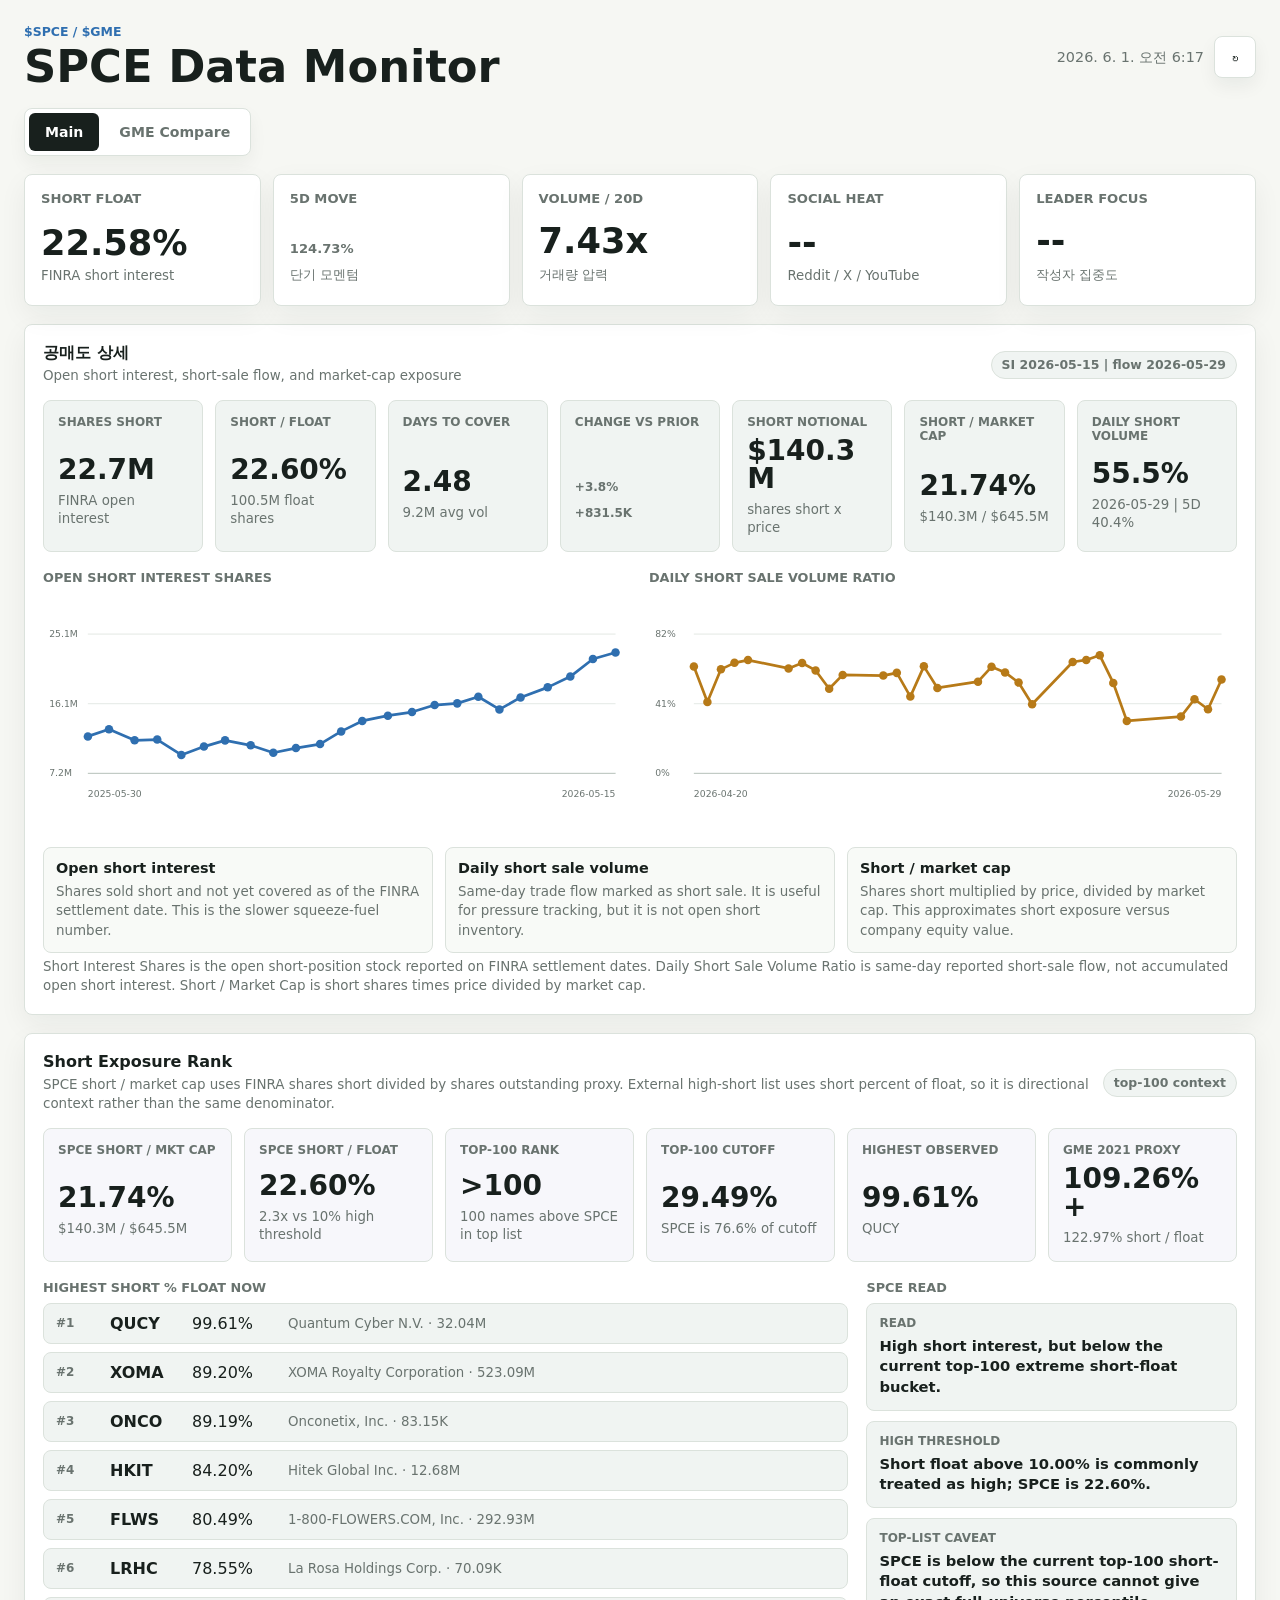
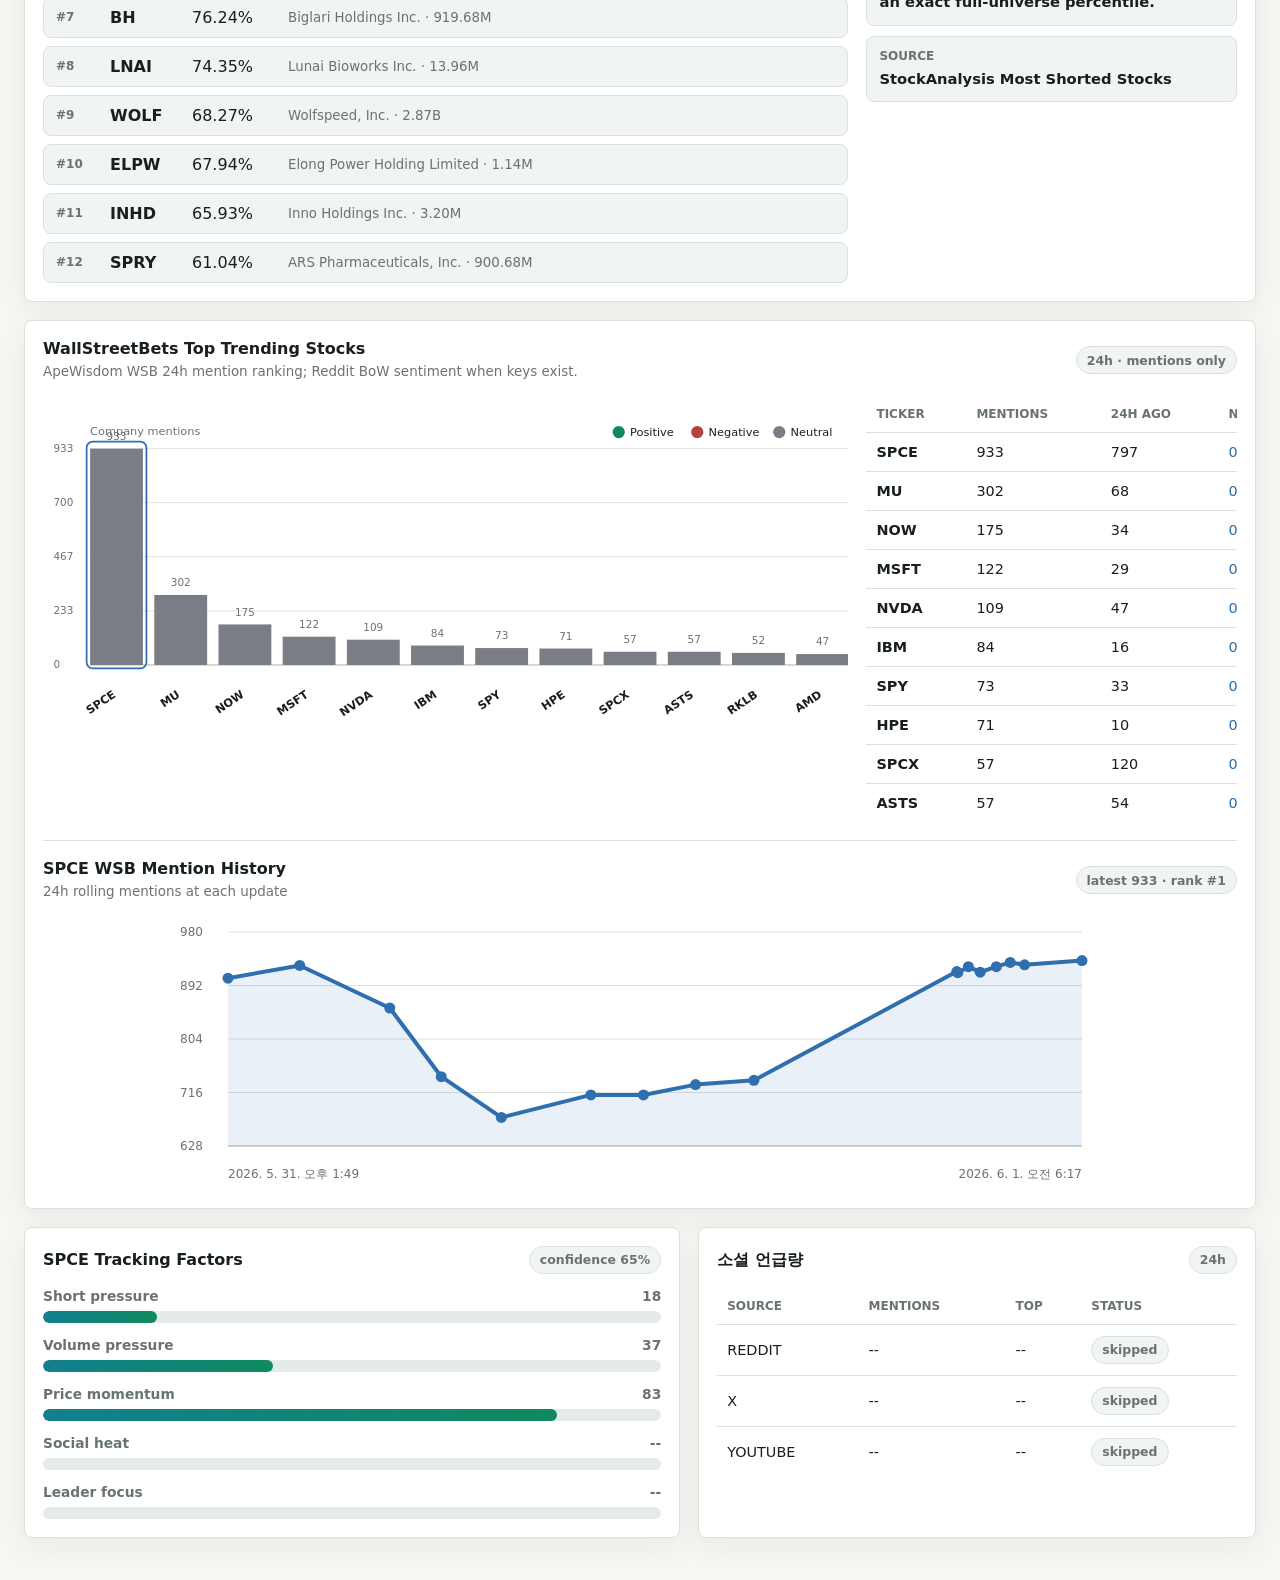
==== index.html @ 0137704a "deploy: 41aa3afaebbba91a725c0681e192b3b820cc82a6" ====
<!doctype html>
<html lang="ko">
  <head>
    <meta charset="utf-8" />
    <meta name="viewport" content="width=device-width, initial-scale=1" />
    <title>SPCE Data Monitor</title>
    <link rel="stylesheet" href="styles.css?v=20260601-tabs" />
  </head>
  <body>
    <div class="app-shell">
      <header class="topbar">
        <div>
          <p class="eyebrow">$SPCE / $GME</p>
          <h1>SPCE Data Monitor</h1>
        </div>
        <div class="topbar-actions">
          <span id="last-updated" class="timestamp">Loading</span>
          <button id="refresh-button" class="icon-button" type="button" aria-label="Refresh data" title="Refresh data">
            <span aria-hidden="true">↻</span>
          </button>
        </div>
      </header>

      <nav class="tab-nav" aria-label="Dashboard views">
        <button class="tab-button is-active" type="button" data-tab-target="main" aria-selected="true">Main</button>
        <button class="tab-button" type="button" data-tab-target="gme" aria-selected="false">GME Compare</button>
      </nav>

      <main>
        <section class="metric-grid" aria-label="SPCE key metrics" data-tab-panel="main">
          <article class="metric-card">
            <span>Short float</span>
            <strong id="metric-short">--</strong>
            <small>FINRA short interest</small>
          </article>
          <article class="metric-card">
            <span>5D move</span>
            <strong id="metric-move">--</strong>
            <small>단기 모멘텀</small>
          </article>
          <article class="metric-card">
            <span>Volume / 20D</span>
            <strong id="metric-volume">--</strong>
            <small>거래량 압력</small>
          </article>
          <article class="metric-card">
            <span>Social heat</span>
            <strong id="metric-social">--</strong>
            <small>Reddit / X / YouTube</small>
          </article>
          <article class="metric-card">
            <span>Leader focus</span>
            <strong id="metric-leader">--</strong>
            <small>작성자 집중도</small>
          </article>
        </section>

        <section class="panel short-panel" data-tab-panel="main">
          <div class="panel-heading">
            <div>
              <h2>공매도 상세</h2>
              <p class="panel-subtitle">Open short interest, short-sale flow, and market-cap exposure</p>
            </div>
            <span id="short-source-chip" class="status-chip">--</span>
          </div>
          <div id="short-metric-grid" class="short-metric-grid"></div>
          <div class="short-chart-grid">
            <div>
              <div class="chart-title">Open Short Interest Shares</div>
              <div id="short-interest-chart" class="mini-chart"></div>
            </div>
            <div>
              <div class="chart-title">Daily Short Sale Volume Ratio</div>
              <div id="short-volume-chart" class="mini-chart"></div>
            </div>
          </div>
          <div class="short-explainer-grid">
            <article>
              <strong>Open short interest</strong>
              <p>Shares sold short and not yet covered as of the FINRA settlement date. This is the slower squeeze-fuel number.</p>
            </article>
            <article>
              <strong>Daily short sale volume</strong>
              <p>Same-day trade flow marked as short sale. It is useful for pressure tracking, but it is not open short inventory.</p>
            </article>
            <article>
              <strong>Short / market cap</strong>
              <p>Shares short multiplied by price, divided by market cap. This approximates short exposure versus company equity value.</p>
            </article>
          </div>
          <p id="short-caveat" class="panel-subtitle caveat"></p>
        </section>

        <section class="panel exposure-panel" data-tab-panel="main">
          <div class="panel-heading">
            <div>
              <h2>Short Exposure Rank</h2>
              <p id="exposure-method" class="panel-subtitle">SPCE short exposure versus current high-short-interest stocks</p>
            </div>
            <span id="exposure-status" class="status-chip">--</span>
          </div>
          <div id="exposure-grid" class="exposure-grid"></div>
          <div class="exposure-layout">
            <div>
              <div class="chart-title">Highest Short % Float Now</div>
              <div id="exposure-top-list" class="rank-list"></div>
            </div>
            <div>
              <div class="chart-title">SPCE Read</div>
              <div id="exposure-notes" class="benchmark-list"></div>
            </div>
          </div>
        </section>

        <section class="panel gme-case-panel" data-tab-panel="gme">
          <div class="panel-heading">
            <div>
              <h2>GME 2021 Case Study</h2>
              <p id="gme-case-method" class="panel-subtitle">Historical baseline for the meme squeeze regime</p>
            </div>
            <span id="gme-case-chip" class="status-chip">--</span>
          </div>
          <div id="gme-case-grid" class="case-grid"></div>
          <div class="case-layout">
            <div>
              <div class="chart-title">GME Price, COVID-Low Normalized</div>
              <div id="gme-case-chart" class="case-chart"></div>
            </div>
            <div>
              <div class="chart-title">Social Attention Benchmark</div>
              <div id="gme-social-benchmark" class="benchmark-list"></div>
            </div>
          </div>
          <div class="case-layout gme-short-layout">
            <div>
              <div class="chart-title">GME FINRA Short Interest</div>
              <div id="gme-short-interest-chart" class="case-chart"></div>
            </div>
            <div>
              <div class="chart-title">GME Daily Short-Sale Flow</div>
              <div id="gme-short-flow-chart" class="case-chart"></div>
            </div>
          </div>
        </section>

        <section class="panel trend-panel" data-tab-panel="main">
          <div class="panel-heading">
            <div>
              <h2>WallStreetBets Top Trending Stocks</h2>
              <p id="wsb-method" class="panel-subtitle">r/wallstreetbets 24h mentions</p>
            </div>
            <span id="wsb-status" class="status-chip">--</span>
          </div>
          <div class="trend-layout">
            <div id="wsb-chart" class="stacked-chart"></div>
            <div class="table-wrap compact-table">
              <table>
                <thead>
                  <tr>
                    <th>Ticker</th>
                    <th>Mentions</th>
                    <th>24h Ago</th>
                    <th>Net</th>
                  </tr>
                </thead>
                <tbody id="wsb-table"></tbody>
              </table>
            </div>
          </div>
          <div class="trend-history">
            <div class="panel-heading compact-heading">
              <div>
                <h2>SPCE WSB Mention History</h2>
                <p class="panel-subtitle">24h rolling mentions at each update</p>
              </div>
              <span id="wsb-history-latest" class="status-chip">--</span>
            </div>
            <div id="wsb-history-chart" class="mention-history-chart"></div>
          </div>
        </section>

        <section class="dashboard-grid" data-tab-panel="main">
          <article class="panel">
            <div class="panel-heading">
              <h2>SPCE Tracking Factors</h2>
              <span id="confidence-chip" class="status-chip">--</span>
            </div>
            <div id="component-bars" class="bar-list"></div>
          </article>

          <article class="panel">
            <div class="panel-heading">
              <h2>소셜 언급량</h2>
              <span id="window-chip" class="status-chip">24h</span>
            </div>
            <div class="table-wrap">
              <table>
                <thead>
                  <tr>
                    <th>Source</th>
                    <th>Mentions</th>
                    <th>Top</th>
                    <th>Status</th>
                  </tr>
                </thead>
                <tbody id="social-table"></tbody>
              </table>
            </div>
          </article>
        </section>

        <section class="panel" data-tab-panel="gme">
            <div class="panel-heading">
              <h2>SPCE vs GME</h2>
              <span class="status-chip">current data</span>
            </div>
            <div class="table-wrap">
              <table>
                <thead>
                  <tr>
                    <th>Metric</th>
                    <th>SPCE</th>
                    <th>GME 2021</th>
                  </tr>
                </thead>
                <tbody id="comparison-table"></tbody>
              </table>
            </div>
        </section>

        <section class="panel" data-tab-panel="gme">
          <div class="panel-heading">
            <h2>현재 GME 상태</h2>
            <span class="status-chip">watch</span>
          </div>
          <div id="gme-strip" class="strip"></div>
        </section>
      </main>
    </div>

    <script src="app.js?v=20260601-tabs"></script>
  </body>
</html>
---- styles.css ----
:root {
  color-scheme: light;
  --bg: #f6f7f3;
  --surface: #ffffff;
  --surface-strong: #f0f4f2;
  --ink: #18201d;
  --muted: #69736f;
  --line: #dbe2dc;
  --green: #0f8a5f;
  --red: #b54242;
  --blue: #2f6fb0;
  --amber: #b77a18;
  --teal: #137f8f;
  --shadow: 0 18px 48px rgba(25, 33, 29, 0.08);
}

* {
  box-sizing: border-box;
}

body {
  margin: 0;
  min-width: 320px;
  color: var(--ink);
  background: var(--bg);
  font-family: Inter, ui-sans-serif, system-ui, -apple-system, BlinkMacSystemFont, "Segoe UI", sans-serif;
  letter-spacing: 0;
}

.app-shell {
  width: min(1440px, 100%);
  margin: 0 auto;
  padding: 24px;
}

.topbar {
  display: flex;
  align-items: center;
  justify-content: space-between;
  gap: 16px;
  margin-bottom: 18px;
}

.eyebrow {
  margin: 0 0 4px;
  color: var(--blue);
  font-size: 0.78rem;
  font-weight: 800;
  text-transform: uppercase;
}

h1,
h2,
p {
  margin: 0;
}

h1 {
  font-size: clamp(1.65rem, 4vw, 2.8rem);
  line-height: 1.05;
  font-weight: 850;
}

h2 {
  font-size: 1rem;
  line-height: 1.2;
}

.topbar-actions {
  display: flex;
  align-items: center;
  gap: 10px;
}

.timestamp {
  color: var(--muted);
  font-size: 0.9rem;
  white-space: nowrap;
}

.icon-button {
  display: grid;
  width: 42px;
  height: 42px;
  place-items: center;
  border: 1px solid var(--line);
  border-radius: 8px;
  color: var(--ink);
  background: var(--surface);
  box-shadow: 0 8px 18px rgba(25, 33, 29, 0.06);
  cursor: pointer;
}

.icon-button:hover {
  border-color: var(--blue);
  color: var(--blue);
}

.tab-nav {
  display: inline-flex;
  gap: 4px;
  margin-bottom: 18px;
  padding: 4px;
  border: 1px solid var(--line);
  border-radius: 8px;
  background: var(--surface);
  box-shadow: 0 8px 18px rgba(25, 33, 29, 0.05);
}

.tab-button {
  min-height: 38px;
  padding: 0 16px;
  border: 0;
  border-radius: 6px;
  color: var(--muted);
  background: transparent;
  font: inherit;
  font-size: 0.88rem;
  font-weight: 800;
  cursor: pointer;
}

.tab-button:hover {
  color: var(--ink);
  background: var(--surface-strong);
}

.tab-button.is-active {
  color: #fff;
  background: var(--ink);
}

[data-tab-panel][hidden] {
  display: none !important;
}

.metric-card span {
  color: var(--muted);
  font-size: 0.82rem;
  font-weight: 750;
  text-transform: uppercase;
}

.status-chip {
  display: inline-flex;
  align-items: center;
  width: fit-content;
  min-height: 28px;
  padding: 5px 10px;
  border: 1px solid var(--line);
  border-radius: 999px;
  color: var(--muted);
  background: var(--surface-strong);
  font-size: 0.78rem;
  font-weight: 750;
  white-space: nowrap;
}

.metric-grid {
  display: grid;
  grid-template-columns: repeat(5, minmax(0, 1fr));
  gap: 12px;
  margin-bottom: 18px;
}

.metric-card,
.panel {
  border: 1px solid var(--line);
  border-radius: 8px;
  background: var(--surface);
  box-shadow: 0 10px 28px rgba(25, 33, 29, 0.06);
}

.metric-card {
  display: grid;
  min-height: 132px;
  gap: 8px;
  padding: 16px;
}

.metric-card strong {
  align-self: end;
  font-size: clamp(1.45rem, 3vw, 2.2rem);
  line-height: 1;
  font-variant-numeric: tabular-nums;
  overflow-wrap: anywhere;
}

.metric-card small {
  color: var(--muted);
}

.short-panel {
  margin-bottom: 18px;
}

.short-metric-grid {
  display: grid;
  grid-template-columns: repeat(auto-fit, minmax(150px, 1fr));
  gap: 12px;
  margin-bottom: 18px;
}

.short-metric {
  display: grid;
  min-height: 118px;
  gap: 8px;
  padding: 14px;
  border: 1px solid var(--line);
  border-radius: 8px;
  background: var(--surface-strong);
}

.short-metric span {
  color: var(--muted);
  font-size: 0.75rem;
  font-weight: 800;
  text-transform: uppercase;
}

.short-metric strong {
  align-self: end;
  font-size: clamp(1.15rem, 2.2vw, 1.75rem);
  font-variant-numeric: tabular-nums;
  line-height: 1;
  overflow-wrap: anywhere;
}

.short-metric small {
  color: var(--muted);
  line-height: 1.35;
}

.short-chart-grid {
  display: grid;
  grid-template-columns: repeat(2, minmax(0, 1fr));
  gap: 18px;
}

.short-explainer-grid {
  display: grid;
  grid-template-columns: repeat(3, minmax(0, 1fr));
  gap: 12px;
  margin-top: 14px;
}

.short-explainer-grid article {
  padding: 12px;
  border: 1px solid var(--line);
  border-radius: 8px;
  background: #f8faf7;
}

.short-explainer-grid strong {
  display: block;
  margin-bottom: 6px;
  color: var(--ink);
  font-size: 0.9rem;
}

.short-explainer-grid p {
  margin: 0;
  color: var(--muted);
  font-size: 0.84rem;
  line-height: 1.45;
}

.exposure-panel {
  margin-bottom: 18px;
}

.exposure-grid {
  display: grid;
  grid-template-columns: repeat(auto-fit, minmax(155px, 1fr));
  gap: 12px;
  margin-bottom: 18px;
}

.exposure-card {
  display: grid;
  min-height: 118px;
  gap: 8px;
  padding: 14px;
  border: 1px solid var(--line);
  border-radius: 8px;
  background: #f7f7fb;
}

.exposure-card span,
.rank-row span {
  color: var(--muted);
  font-size: 0.75rem;
  font-weight: 800;
  text-transform: uppercase;
}

.exposure-card strong {
  align-self: end;
  font-size: clamp(1.15rem, 2.2vw, 1.75rem);
  font-variant-numeric: tabular-nums;
  line-height: 1;
  overflow-wrap: anywhere;
}

.exposure-card small {
  color: var(--muted);
  line-height: 1.35;
}

.exposure-layout {
  display: grid;
  grid-template-columns: minmax(0, 1fr) minmax(320px, 0.46fr);
  gap: 18px;
}

.rank-list {
  display: grid;
  gap: 8px;
}

.rank-row {
  display: grid;
  grid-template-columns: 44px 72px 86px minmax(0, 1fr);
  gap: 10px;
  align-items: center;
  padding: 10px 12px;
  border: 1px solid var(--line);
  border-radius: 8px;
  background: var(--surface-strong);
}

.rank-row strong,
.rank-row em {
  color: var(--ink);
  font-style: normal;
  font-variant-numeric: tabular-nums;
}

.rank-row small {
  min-width: 0;
  color: var(--muted);
  overflow: hidden;
  text-overflow: ellipsis;
  white-space: nowrap;
}

.chart-title {
  margin-bottom: 8px;
  color: var(--muted);
  font-size: 0.8rem;
  font-weight: 800;
  text-transform: uppercase;
}

.mini-chart {
  min-height: 240px;
  overflow-x: auto;
}

.mini-chart svg {
  display: block;
  width: 100%;
  min-width: 560px;
  height: 240px;
}

.caveat {
  margin-top: 12px;
}

.gme-case-panel {
  margin-bottom: 18px;
}

.case-grid {
  display: grid;
  grid-template-columns: repeat(auto-fit, minmax(150px, 1fr));
  gap: 12px;
  margin-bottom: 18px;
}

.case-card {
  display: grid;
  min-height: 112px;
  gap: 8px;
  padding: 14px;
  border: 1px solid var(--line);
  border-radius: 8px;
  background: #fbf7f4;
}

.case-card span,
.benchmark-row span {
  color: var(--muted);
  font-size: 0.75rem;
  font-weight: 800;
  text-transform: uppercase;
}

.case-card strong {
  align-self: end;
  font-size: clamp(1.12rem, 2.2vw, 1.7rem);
  font-variant-numeric: tabular-nums;
  line-height: 1;
  overflow-wrap: anywhere;
}

.case-card small {
  color: var(--muted);
  line-height: 1.35;
}

.case-layout {
  display: grid;
  grid-template-columns: minmax(0, 1fr) minmax(320px, 0.42fr);
  gap: 18px;
}

.gme-short-layout {
  grid-template-columns: repeat(2, minmax(0, 1fr));
  margin-top: 18px;
}

.case-chart {
  min-height: 300px;
  overflow-x: auto;
}

.case-chart svg {
  display: block;
  width: 100%;
  min-width: 760px;
  height: 300px;
}

.chart-hit-target {
  cursor: crosshair;
}

.benchmark-list {
  display: grid;
  gap: 10px;
}

.benchmark-row {
  display: grid;
  gap: 6px;
  padding: 12px;
  border: 1px solid var(--line);
  border-radius: 8px;
  background: var(--surface-strong);
}

.benchmark-row strong {
  font-size: 0.92rem;
  font-weight: 650;
  line-height: 1.4;
}

.dashboard-grid {
  display: grid;
  grid-template-columns: minmax(0, 1fr) minmax(360px, 0.85fr);
  gap: 18px;
  margin-bottom: 18px;
}

.panel {
  min-width: 0;
  padding: 18px;
}

.panel.wide {
  min-height: 360px;
}

.panel-heading {
  display: flex;
  align-items: center;
  justify-content: space-between;
  gap: 12px;
  margin-bottom: 14px;
}

.panel-subtitle {
  margin-top: 5px;
  color: var(--muted);
  font-size: 0.84rem;
  line-height: 1.4;
}

.trend-panel {
  margin-bottom: 18px;
}

.trend-layout {
  display: grid;
  grid-template-columns: minmax(0, 1fr) minmax(340px, 0.46fr);
  gap: 18px;
  align-items: stretch;
}

.stacked-chart {
  min-height: 360px;
  overflow-x: auto;
}

.stacked-chart svg {
  display: block;
  width: 100%;
  min-width: 820px;
  height: 360px;
}

.compact-table table {
  min-width: 420px;
}

.trend-history {
  margin-top: 18px;
  padding-top: 18px;
  border-top: 1px solid var(--line);
}

.compact-heading {
  margin-bottom: 8px;
}

.mention-history-chart {
  width: 100%;
  min-height: 280px;
  overflow-x: auto;
}

.mention-history-chart svg {
  display: block;
  width: 100%;
  min-width: 720px;
  height: 280px;
}

.empty-state {
  display: grid;
  min-height: 220px;
  place-items: center;
  color: var(--muted);
  border: 1px dashed var(--line);
  border-radius: 8px;
  background: var(--surface-strong);
}

.bar-list {
  display: grid;
  gap: 14px;
}

.bar-row {
  display: grid;
  gap: 7px;
}

.bar-meta {
  display: flex;
  align-items: center;
  justify-content: space-between;
  gap: 10px;
  color: var(--muted);
  font-size: 0.86rem;
  font-weight: 700;
}

.bar-track {
  height: 12px;
  overflow: hidden;
  border-radius: 999px;
  background: #e5ece7;
}

.bar-fill {
  width: 0%;
  height: 100%;
  border-radius: inherit;
  background: linear-gradient(90deg, var(--teal), var(--green));
  transition: width 240ms ease;
}

.table-wrap {
  width: 100%;
  overflow-x: auto;
}

table {
  width: 100%;
  min-width: 520px;
  border-collapse: collapse;
  font-size: 0.9rem;
}

th,
td {
  padding: 11px 10px;
  border-bottom: 1px solid var(--line);
  text-align: left;
  vertical-align: middle;
}

th {
  color: var(--muted);
  font-size: 0.75rem;
  text-transform: uppercase;
}

td {
  font-variant-numeric: tabular-nums;
}

tr:last-child td {
  border-bottom: 0;
}

.chart {
  width: 100%;
  min-height: 290px;
}

.chart svg {
  display: block;
  width: 100%;
  height: 290px;
}

.strip {
  display: grid;
  grid-template-columns: repeat(5, minmax(0, 1fr));
  gap: 12px;
}

.strip-item {
  min-height: 92px;
  padding: 14px;
  border: 1px solid var(--line);
  border-radius: 8px;
  background: var(--surface-strong);
}

.strip-item span {
  display: block;
  color: var(--muted);
  font-size: 0.78rem;
  font-weight: 800;
  text-transform: uppercase;
}

.strip-item strong {
  display: block;
  margin-top: 10px;
  font-size: 1.35rem;
  font-variant-numeric: tabular-nums;
  overflow-wrap: anywhere;
}

.positive {
  color: var(--green);
}

.negative {
  color: var(--red);
}

.neutral {
  color: var(--blue);
}

.warning {
  color: var(--amber);
}

@media (max-width: 980px) {
  .dashboard-grid,
  .trend-layout,
  .short-chart-grid,
  .short-explainer-grid,
  .exposure-layout,
  .case-layout {
    grid-template-columns: 1fr;
  }

  .metric-grid,
  .strip,
  .short-metric-grid,
  .exposure-grid,
  .case-grid {
    grid-template-columns: repeat(2, minmax(0, 1fr));
  }
}

@media (max-width: 620px) {
  .app-shell {
    padding: 16px;
  }

  .topbar {
    align-items: flex-start;
    flex-direction: column;
  }

  .topbar-actions {
    width: 100%;
    justify-content: space-between;
  }

  .tab-nav {
    display: grid;
    grid-template-columns: repeat(2, minmax(0, 1fr));
    width: 100%;
  }

  .tab-button {
    padding: 0 10px;
  }

  .panel-heading {
    align-items: flex-start;
    flex-direction: column;
  }

  .metric-grid,
  .strip,
  .short-metric-grid,
  .exposure-grid,
  .case-grid {
    grid-template-columns: 1fr;
  }

  .rank-row {
    grid-template-columns: 38px 62px 78px minmax(0, 1fr);
  }

  .timestamp {
    white-space: normal;
  }
}
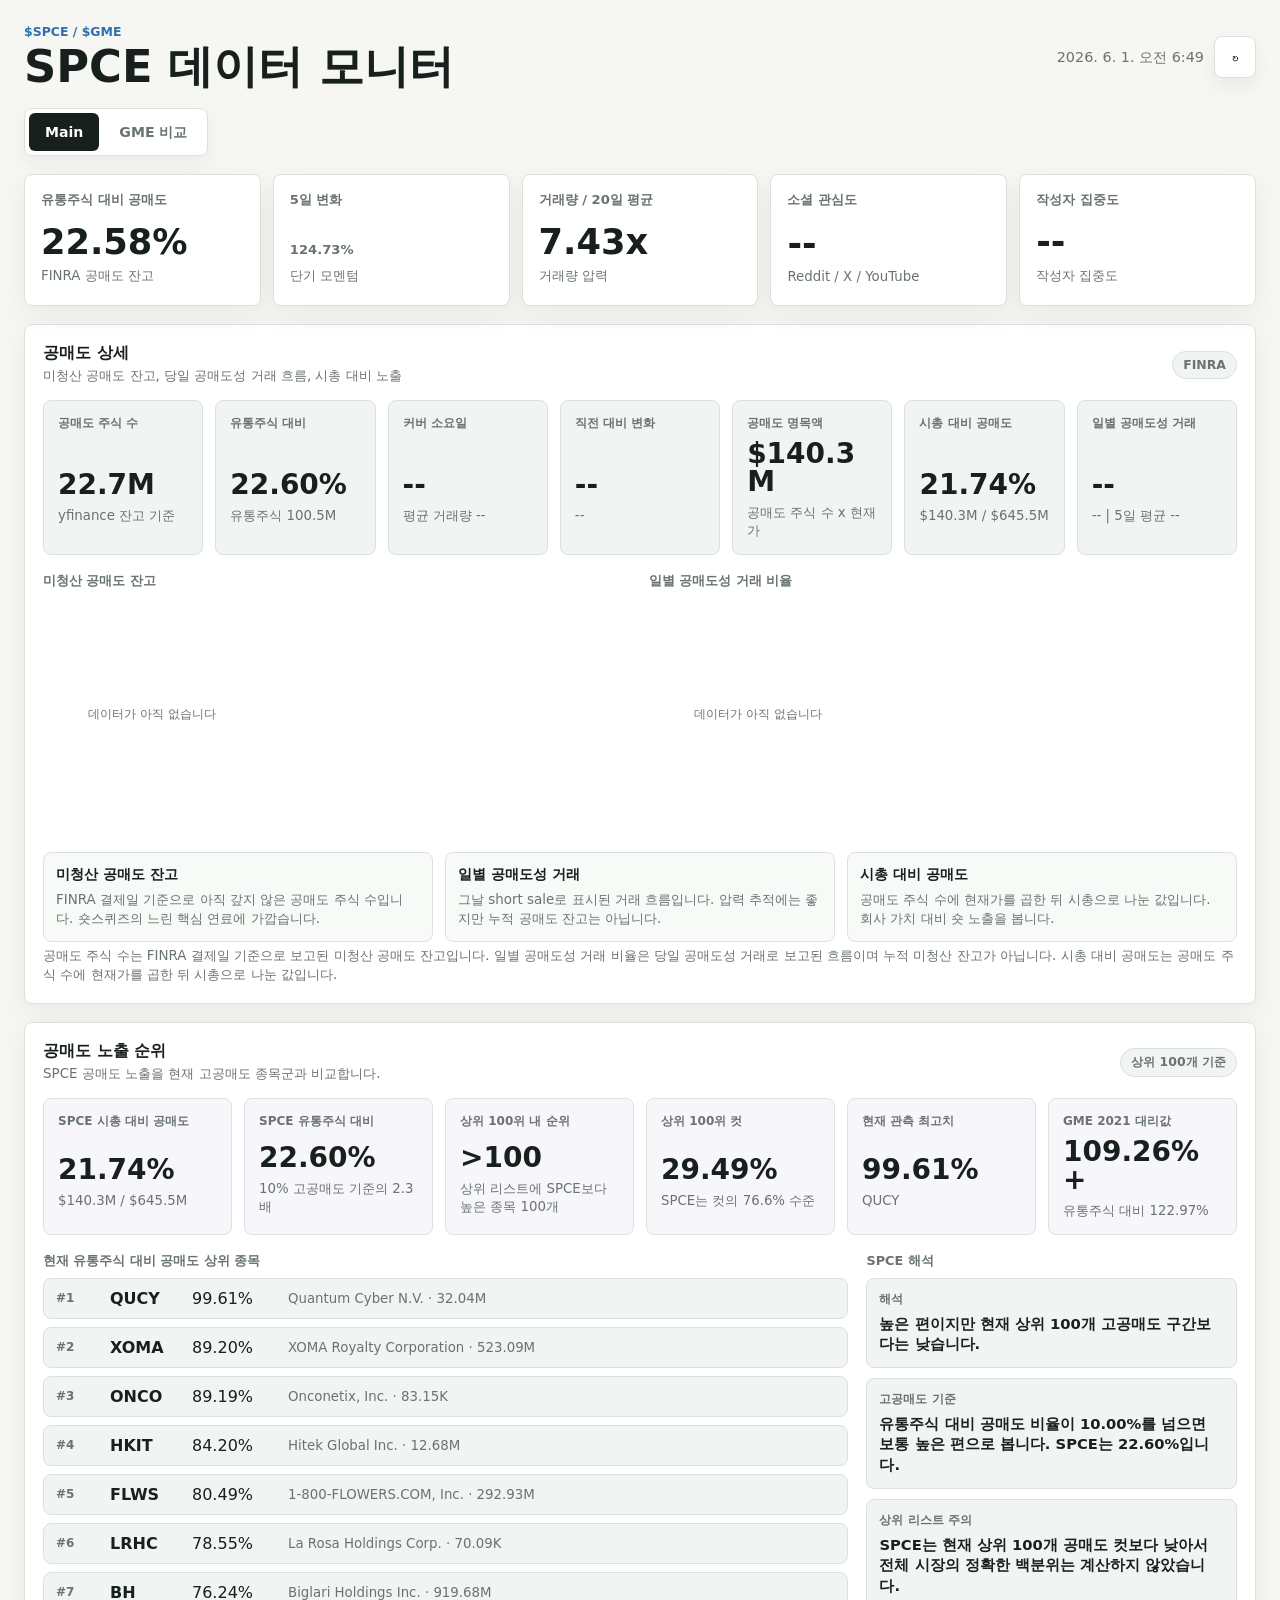
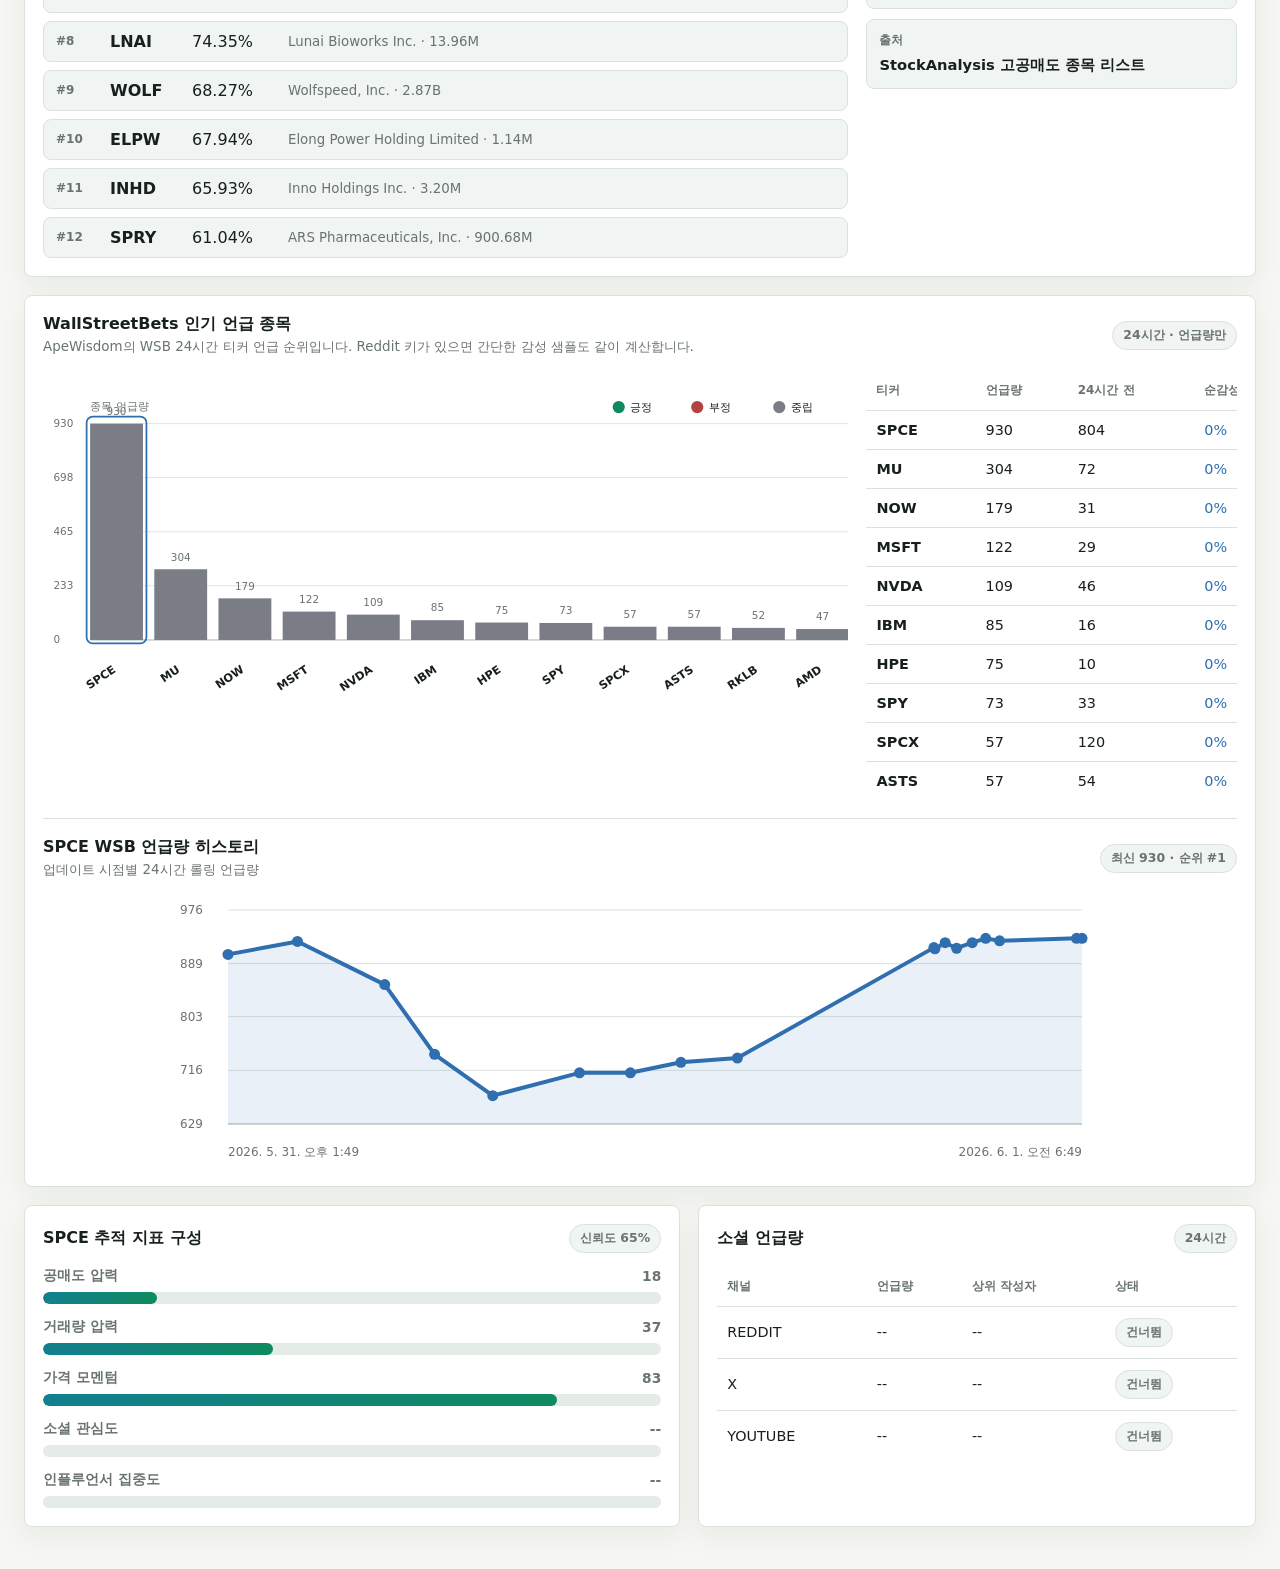
==== commit a19e2200: "deploy: 5da25573db619b480801ca20b8838ef220d127c7" ====
--- a/index.html
+++ b/index.html
@@ -3,53 +3,53 @@
   <head>
     <meta charset="utf-8" />
     <meta name="viewport" content="width=device-width, initial-scale=1" />
-    <title>SPCE Data Monitor</title>
-    <link rel="stylesheet" href="styles.css?v=20260601-tabs" />
+    <title>SPCE 데이터 모니터</title>
+    <link rel="stylesheet" href="styles.css?v=20260601-tooltips-ko2" />
   </head>
   <body>
     <div class="app-shell">
       <header class="topbar">
         <div>
           <p class="eyebrow">$SPCE / $GME</p>
-          <h1>SPCE Data Monitor</h1>
+          <h1>SPCE 데이터 모니터</h1>
         </div>
         <div class="topbar-actions">
-          <span id="last-updated" class="timestamp">Loading</span>
-          <button id="refresh-button" class="icon-button" type="button" aria-label="Refresh data" title="Refresh data">
+          <span id="last-updated" class="timestamp">불러오는 중</span>
+          <button id="refresh-button" class="icon-button" type="button" aria-label="데이터 새로고침" title="데이터 새로고침">
             <span aria-hidden="true">↻</span>
           </button>
         </div>
       </header>
 
-      <nav class="tab-nav" aria-label="Dashboard views">
+      <nav class="tab-nav" aria-label="대시보드 보기">
         <button class="tab-button is-active" type="button" data-tab-target="main" aria-selected="true">Main</button>
-        <button class="tab-button" type="button" data-tab-target="gme" aria-selected="false">GME Compare</button>
+        <button class="tab-button" type="button" data-tab-target="gme" aria-selected="false">GME 비교</button>
       </nav>
 
       <main>
-        <section class="metric-grid" aria-label="SPCE key metrics" data-tab-panel="main">
-          <article class="metric-card">
-            <span>Short float</span>
+        <section class="metric-grid" aria-label="SPCE 핵심 지표" data-tab-panel="main">
+          <article class="metric-card">
+            <span>유통주식 대비 공매도</span>
             <strong id="metric-short">--</strong>
-            <small>FINRA short interest</small>
-          </article>
-          <article class="metric-card">
-            <span>5D move</span>
+            <small>FINRA 공매도 잔고</small>
+          </article>
+          <article class="metric-card">
+            <span>5일 변화</span>
             <strong id="metric-move">--</strong>
             <small>단기 모멘텀</small>
           </article>
           <article class="metric-card">
-            <span>Volume / 20D</span>
+            <span>거래량 / 20일 평균</span>
             <strong id="metric-volume">--</strong>
             <small>거래량 압력</small>
           </article>
           <article class="metric-card">
-            <span>Social heat</span>
+            <span>소셜 관심도</span>
             <strong id="metric-social">--</strong>
             <small>Reddit / X / YouTube</small>
           </article>
           <article class="metric-card">
-            <span>Leader focus</span>
+            <span>작성자 집중도</span>
             <strong id="metric-leader">--</strong>
             <small>작성자 집중도</small>
           </article>
@@ -59,33 +59,33 @@
           <div class="panel-heading">
             <div>
               <h2>공매도 상세</h2>
-              <p class="panel-subtitle">Open short interest, short-sale flow, and market-cap exposure</p>
+              <p class="panel-subtitle">미청산 공매도 잔고, 당일 공매도성 거래 흐름, 시총 대비 노출</p>
             </div>
             <span id="short-source-chip" class="status-chip">--</span>
           </div>
           <div id="short-metric-grid" class="short-metric-grid"></div>
           <div class="short-chart-grid">
             <div>
-              <div class="chart-title">Open Short Interest Shares</div>
+              <div class="chart-title">미청산 공매도 잔고</div>
               <div id="short-interest-chart" class="mini-chart"></div>
             </div>
             <div>
-              <div class="chart-title">Daily Short Sale Volume Ratio</div>
+              <div class="chart-title">일별 공매도성 거래 비율</div>
               <div id="short-volume-chart" class="mini-chart"></div>
             </div>
           </div>
           <div class="short-explainer-grid">
             <article>
-              <strong>Open short interest</strong>
-              <p>Shares sold short and not yet covered as of the FINRA settlement date. This is the slower squeeze-fuel number.</p>
+              <strong>미청산 공매도 잔고</strong>
+              <p>FINRA 결제일 기준으로 아직 갚지 않은 공매도 주식 수입니다. 숏스퀴즈의 느린 핵심 연료에 가깝습니다.</p>
             </article>
             <article>
-              <strong>Daily short sale volume</strong>
-              <p>Same-day trade flow marked as short sale. It is useful for pressure tracking, but it is not open short inventory.</p>
+              <strong>일별 공매도성 거래</strong>
+              <p>그날 short sale로 표시된 거래 흐름입니다. 압력 추적에는 좋지만 누적 공매도 잔고는 아닙니다.</p>
             </article>
             <article>
-              <strong>Short / market cap</strong>
-              <p>Shares short multiplied by price, divided by market cap. This approximates short exposure versus company equity value.</p>
+              <strong>시총 대비 공매도</strong>
+              <p>공매도 주식 수에 현재가를 곱한 뒤 시총으로 나눈 값입니다. 회사 가치 대비 숏 노출을 봅니다.</p>
             </article>
           </div>
           <p id="short-caveat" class="panel-subtitle caveat"></p>
@@ -94,19 +94,19 @@
         <section class="panel exposure-panel" data-tab-panel="main">
           <div class="panel-heading">
             <div>
-              <h2>Short Exposure Rank</h2>
-              <p id="exposure-method" class="panel-subtitle">SPCE short exposure versus current high-short-interest stocks</p>
+              <h2>공매도 노출 순위</h2>
+              <p id="exposure-method" class="panel-subtitle">SPCE 공매도 노출을 현재 고공매도 종목군과 비교</p>
             </div>
             <span id="exposure-status" class="status-chip">--</span>
           </div>
           <div id="exposure-grid" class="exposure-grid"></div>
           <div class="exposure-layout">
             <div>
-              <div class="chart-title">Highest Short % Float Now</div>
+              <div class="chart-title">현재 유통주식 대비 공매도 상위 종목</div>
               <div id="exposure-top-list" class="rank-list"></div>
             </div>
             <div>
-              <div class="chart-title">SPCE Read</div>
+              <div class="chart-title">SPCE 해석</div>
               <div id="exposure-notes" class="benchmark-list"></div>
             </div>
           </div>
@@ -115,29 +115,29 @@
         <section class="panel gme-case-panel" data-tab-panel="gme">
           <div class="panel-heading">
             <div>
-              <h2>GME 2021 Case Study</h2>
-              <p id="gme-case-method" class="panel-subtitle">Historical baseline for the meme squeeze regime</p>
+              <h2>GME 2021 케이스 스터디</h2>
+              <p id="gme-case-method" class="panel-subtitle">밈 숏스퀴즈 국면의 과거 기준선</p>
             </div>
             <span id="gme-case-chip" class="status-chip">--</span>
           </div>
           <div id="gme-case-grid" class="case-grid"></div>
           <div class="case-layout">
             <div>
-              <div class="chart-title">GME Price, COVID-Low Normalized</div>
+              <div class="chart-title">GME 가격, 2021년 1월 저점 기준</div>
               <div id="gme-case-chart" class="case-chart"></div>
             </div>
             <div>
-              <div class="chart-title">Social Attention Benchmark</div>
+              <div class="chart-title">소셜 관심도 벤치마크</div>
               <div id="gme-social-benchmark" class="benchmark-list"></div>
             </div>
           </div>
           <div class="case-layout gme-short-layout">
             <div>
-              <div class="chart-title">GME FINRA Short Interest</div>
+              <div class="chart-title">GME FINRA 공매도 잔고</div>
               <div id="gme-short-interest-chart" class="case-chart"></div>
             </div>
             <div>
-              <div class="chart-title">GME Daily Short-Sale Flow</div>
+              <div class="chart-title">GME 일별 공매도성 거래 흐름</div>
               <div id="gme-short-flow-chart" class="case-chart"></div>
             </div>
           </div>
@@ -146,8 +146,8 @@
         <section class="panel trend-panel" data-tab-panel="main">
           <div class="panel-heading">
             <div>
-              <h2>WallStreetBets Top Trending Stocks</h2>
-              <p id="wsb-method" class="panel-subtitle">r/wallstreetbets 24h mentions</p>
+              <h2>WallStreetBets 인기 언급 종목</h2>
+              <p id="wsb-method" class="panel-subtitle">r/wallstreetbets 24시간 티커 언급량</p>
             </div>
             <span id="wsb-status" class="status-chip">--</span>
           </div>
@@ -157,10 +157,10 @@
               <table>
                 <thead>
                   <tr>
-                    <th>Ticker</th>
-                    <th>Mentions</th>
-                    <th>24h Ago</th>
-                    <th>Net</th>
+                    <th>티커</th>
+                    <th>언급량</th>
+                    <th>24시간 전</th>
+                    <th>순감성</th>
                   </tr>
                 </thead>
                 <tbody id="wsb-table"></tbody>
@@ -170,8 +170,8 @@
           <div class="trend-history">
             <div class="panel-heading compact-heading">
               <div>
-                <h2>SPCE WSB Mention History</h2>
-                <p class="panel-subtitle">24h rolling mentions at each update</p>
+                <h2>SPCE WSB 언급량 히스토리</h2>
+                <p class="panel-subtitle">업데이트 시점별 24시간 롤링 언급량</p>
               </div>
               <span id="wsb-history-latest" class="status-chip">--</span>
             </div>
@@ -182,7 +182,7 @@
         <section class="dashboard-grid" data-tab-panel="main">
           <article class="panel">
             <div class="panel-heading">
-              <h2>SPCE Tracking Factors</h2>
+              <h2>SPCE 추적 지표 구성</h2>
               <span id="confidence-chip" class="status-chip">--</span>
             </div>
             <div id="component-bars" class="bar-list"></div>
@@ -197,10 +197,10 @@
               <table>
                 <thead>
                   <tr>
-                    <th>Source</th>
-                    <th>Mentions</th>
-                    <th>Top</th>
-                    <th>Status</th>
+                    <th>채널</th>
+                    <th>언급량</th>
+                    <th>상위 작성자</th>
+                    <th>상태</th>
                   </tr>
                 </thead>
                 <tbody id="social-table"></tbody>
@@ -212,13 +212,13 @@
         <section class="panel" data-tab-panel="gme">
             <div class="panel-heading">
               <h2>SPCE vs GME</h2>
-              <span class="status-chip">current data</span>
+              <span class="status-chip">현재 데이터</span>
             </div>
             <div class="table-wrap">
               <table>
                 <thead>
                   <tr>
-                    <th>Metric</th>
+                    <th>지표</th>
                     <th>SPCE</th>
                     <th>GME 2021</th>
                   </tr>
@@ -231,13 +231,14 @@
         <section class="panel" data-tab-panel="gme">
           <div class="panel-heading">
             <h2>현재 GME 상태</h2>
-            <span class="status-chip">watch</span>
+            <span class="status-chip">관찰</span>
           </div>
           <div id="gme-strip" class="strip"></div>
         </section>
       </main>
     </div>
 
-    <script src="app.js?v=20260601-tabs"></script>
+    <div id="chart-tooltip" class="chart-tooltip" hidden></div>
+    <script src="app.js?v=20260601-tooltips-ko2"></script>
   </body>
 </html>
--- a/styles.css
+++ b/styles.css
@@ -437,6 +437,23 @@
   cursor: crosshair;
 }
 
+.chart-tooltip {
+  position: fixed;
+  z-index: 50;
+  max-width: min(320px, calc(100vw - 24px));
+  padding: 9px 11px;
+  border: 1px solid rgba(24, 32, 29, 0.12);
+  border-radius: 8px;
+  color: #fff;
+  background: rgba(24, 32, 29, 0.94);
+  box-shadow: 0 12px 30px rgba(25, 33, 29, 0.18);
+  font-size: 0.82rem;
+  font-weight: 700;
+  line-height: 1.45;
+  pointer-events: none;
+  white-space: pre-line;
+}
+
 .benchmark-list {
   display: grid;
   gap: 10px;
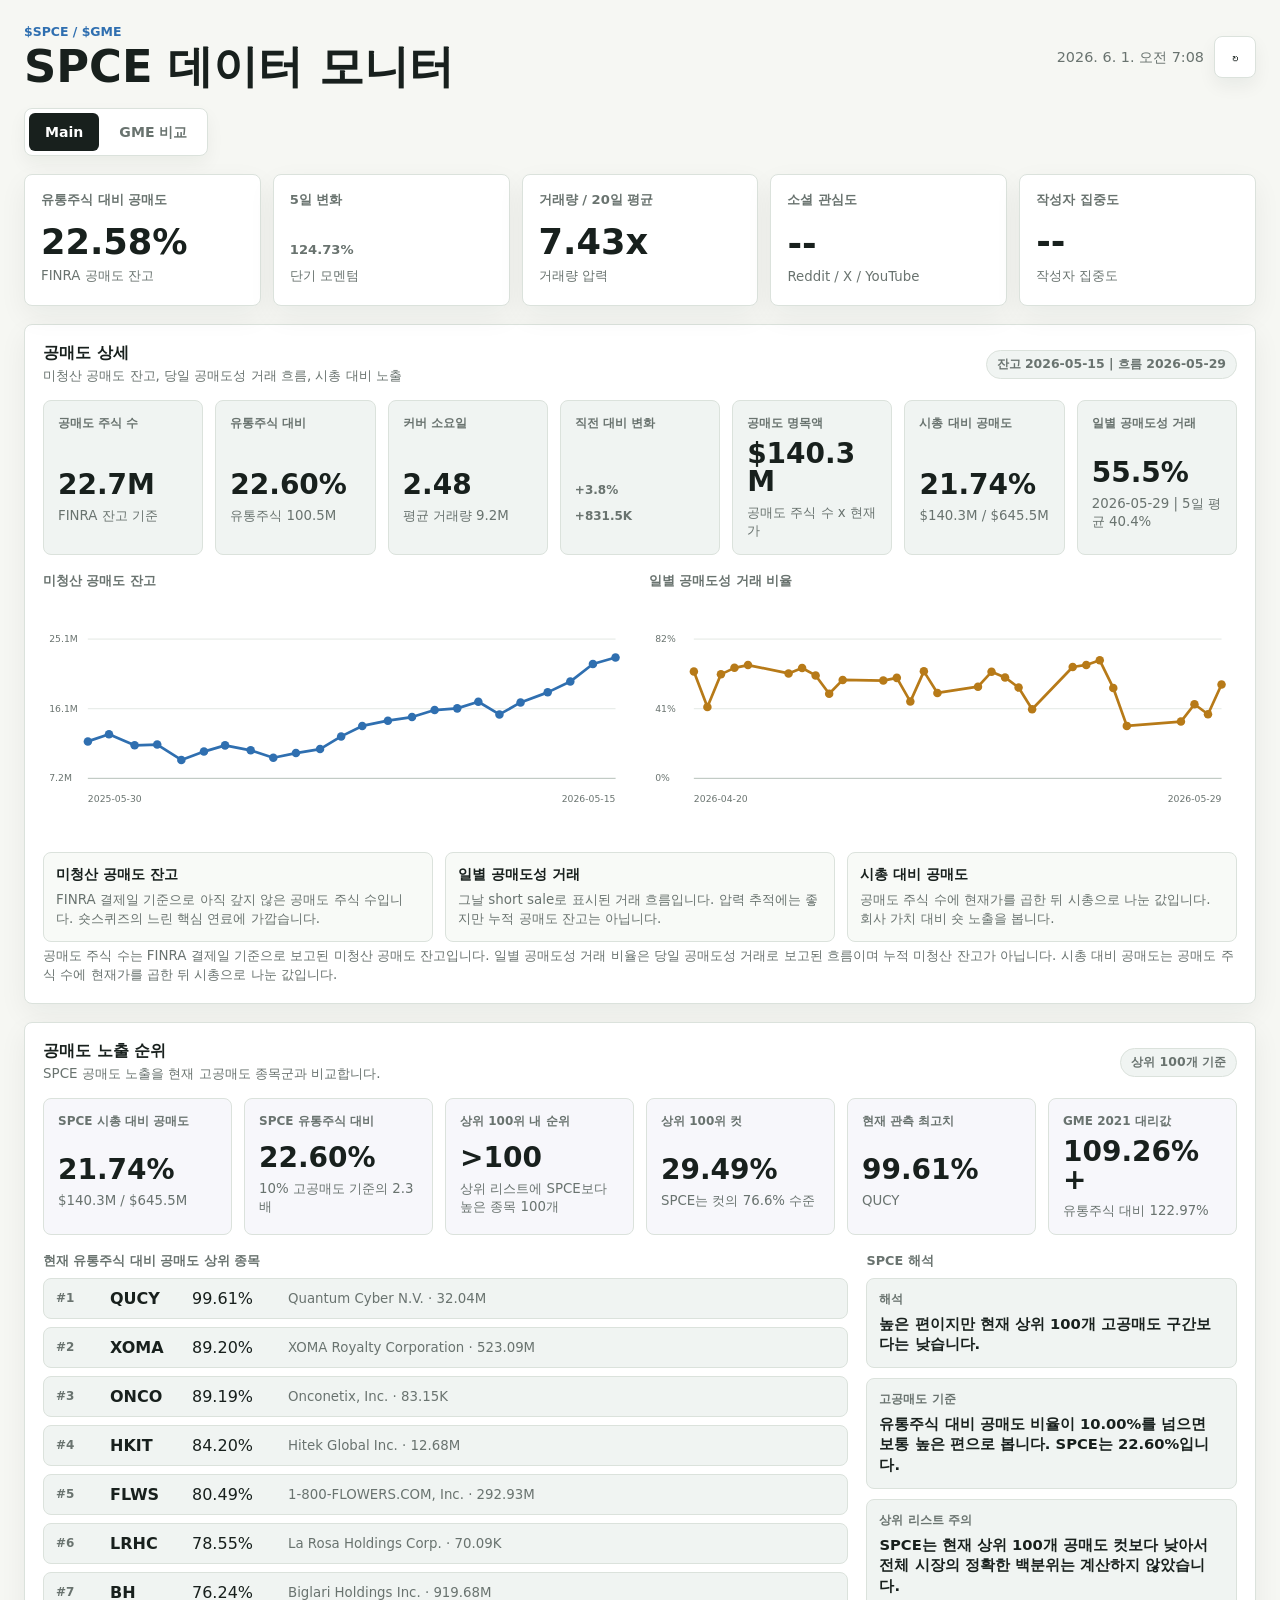
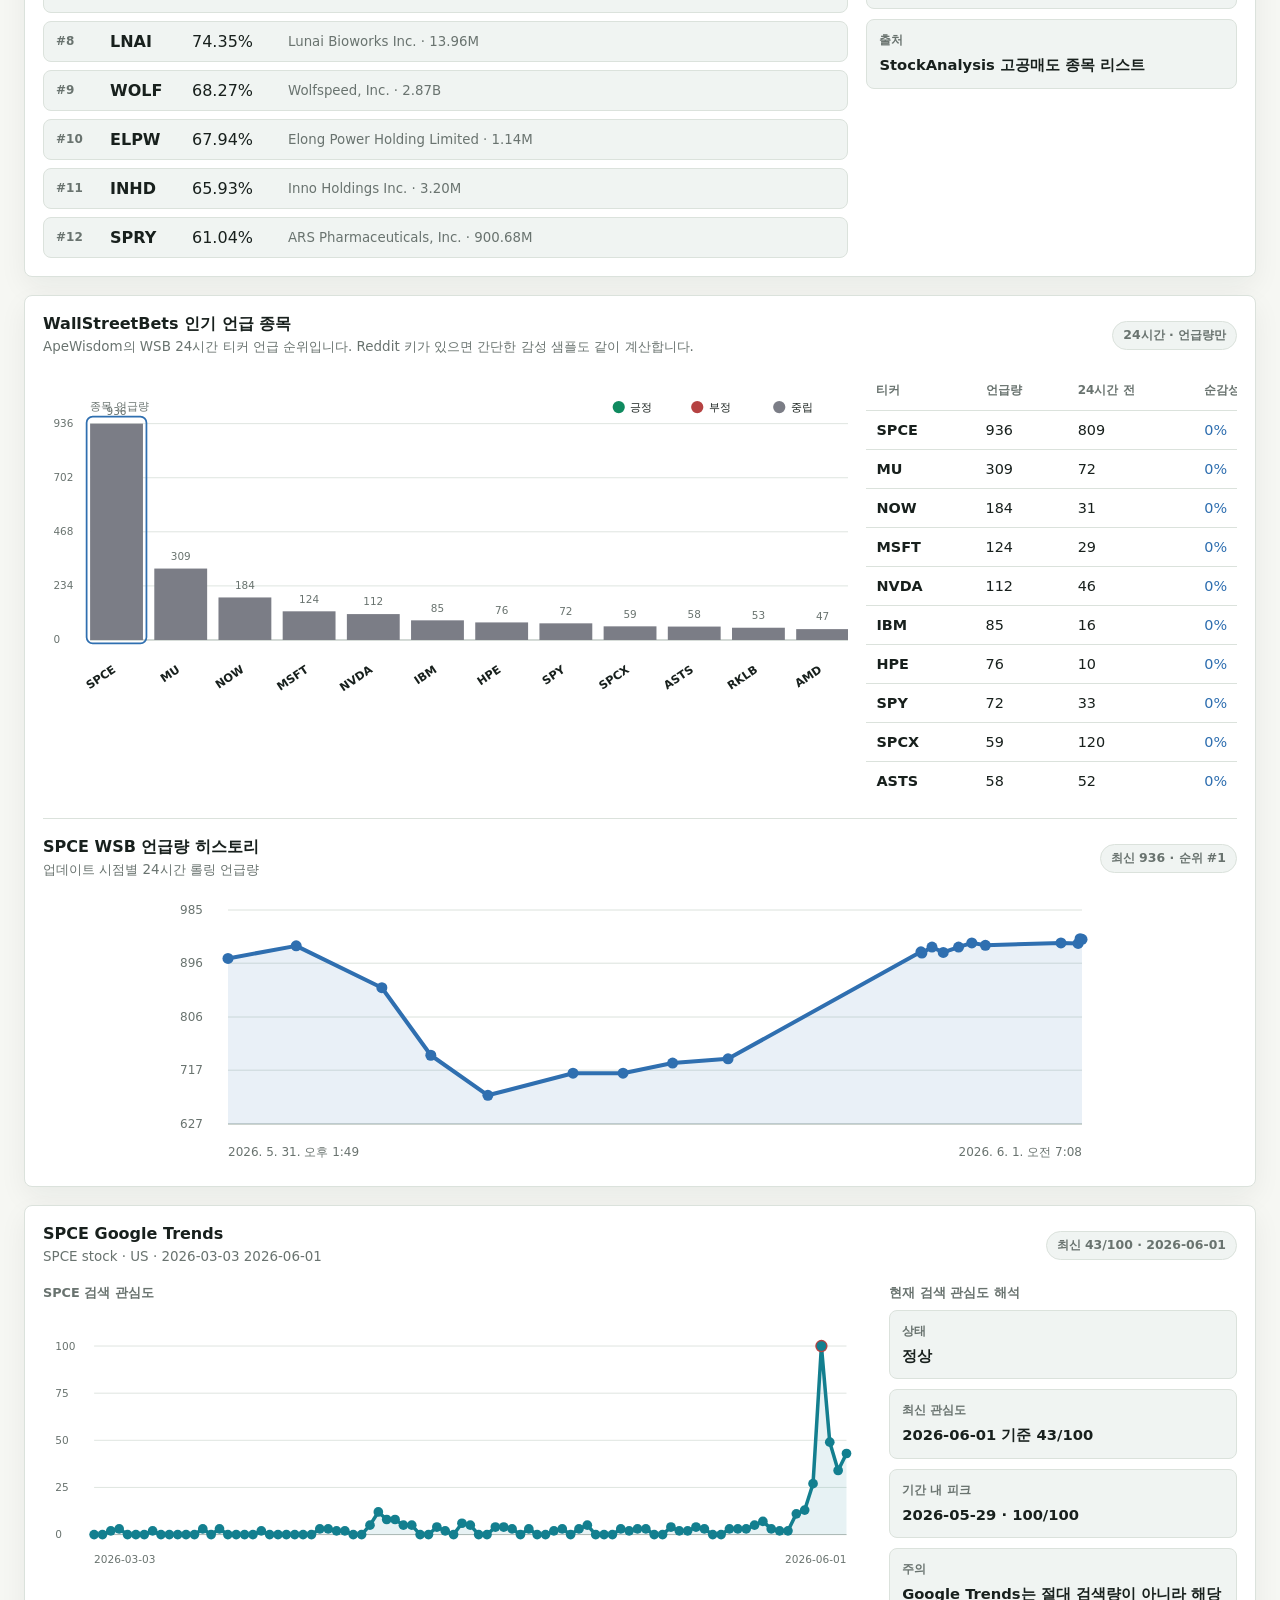
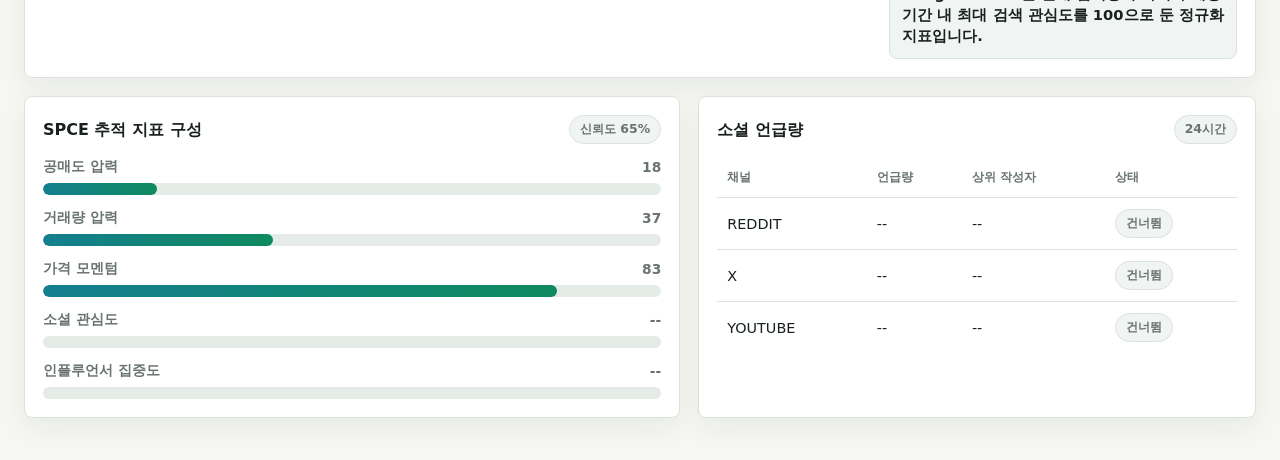
==== commit 7b5cdddd: "deploy: 616f4d71bc3e91dc7ee73f36fdea14e9b915a8f7" ====
--- a/index.html
+++ b/index.html
@@ -4,7 +4,7 @@
     <meta charset="utf-8" />
     <meta name="viewport" content="width=device-width, initial-scale=1" />
     <title>SPCE 데이터 모니터</title>
-    <link rel="stylesheet" href="styles.css?v=20260601-tooltips-ko2" />
+    <link rel="stylesheet" href="styles.css?v=20260601-google-trends" />
   </head>
   <body>
     <div class="app-shell">
@@ -141,6 +141,16 @@
               <div id="gme-short-flow-chart" class="case-chart"></div>
             </div>
           </div>
+          <div class="case-layout google-layout">
+            <div>
+              <div class="chart-title">GME Google Trends, 2021년 1월-2월</div>
+              <div id="gme-google-trends-chart" class="case-chart"></div>
+            </div>
+            <div>
+              <div class="chart-title">검색 관심도 해석</div>
+              <div id="gme-google-trends-notes" class="benchmark-list"></div>
+            </div>
+          </div>
         </section>
 
         <section class="panel trend-panel" data-tab-panel="main">
@@ -179,6 +189,26 @@
           </div>
         </section>
 
+        <section class="panel google-panel" data-tab-panel="main">
+          <div class="panel-heading">
+            <div>
+              <h2>SPCE Google Trends</h2>
+              <p id="spce-google-trends-method" class="panel-subtitle">미국 기준 최근 90일 검색 관심도</p>
+            </div>
+            <span id="spce-google-trends-chip" class="status-chip">--</span>
+          </div>
+          <div class="case-layout google-layout">
+            <div>
+              <div class="chart-title">SPCE 검색 관심도</div>
+              <div id="spce-google-trends-chart" class="mention-history-chart"></div>
+            </div>
+            <div>
+              <div class="chart-title">현재 검색 관심도 해석</div>
+              <div id="spce-google-trends-notes" class="benchmark-list"></div>
+            </div>
+          </div>
+        </section>
+
         <section class="dashboard-grid" data-tab-panel="main">
           <article class="panel">
             <div class="panel-heading">
@@ -239,6 +269,6 @@
     </div>
 
     <div id="chart-tooltip" class="chart-tooltip" hidden></div>
-    <script src="app.js?v=20260601-tooltips-ko2"></script>
+    <script src="app.js?v=20260601-google-trends"></script>
   </body>
 </html>
--- a/styles.css
+++ b/styles.css
@@ -421,6 +421,10 @@
   margin-top: 18px;
 }
 
+.google-layout {
+  margin-top: 18px;
+}
+
 .case-chart {
   min-height: 300px;
   overflow-x: auto;
@@ -509,6 +513,10 @@
   margin-bottom: 18px;
 }
 
+.google-panel {
+  margin-bottom: 18px;
+}
+
 .trend-layout {
   display: grid;
   grid-template-columns: minmax(0, 1fr) minmax(340px, 0.46fr);
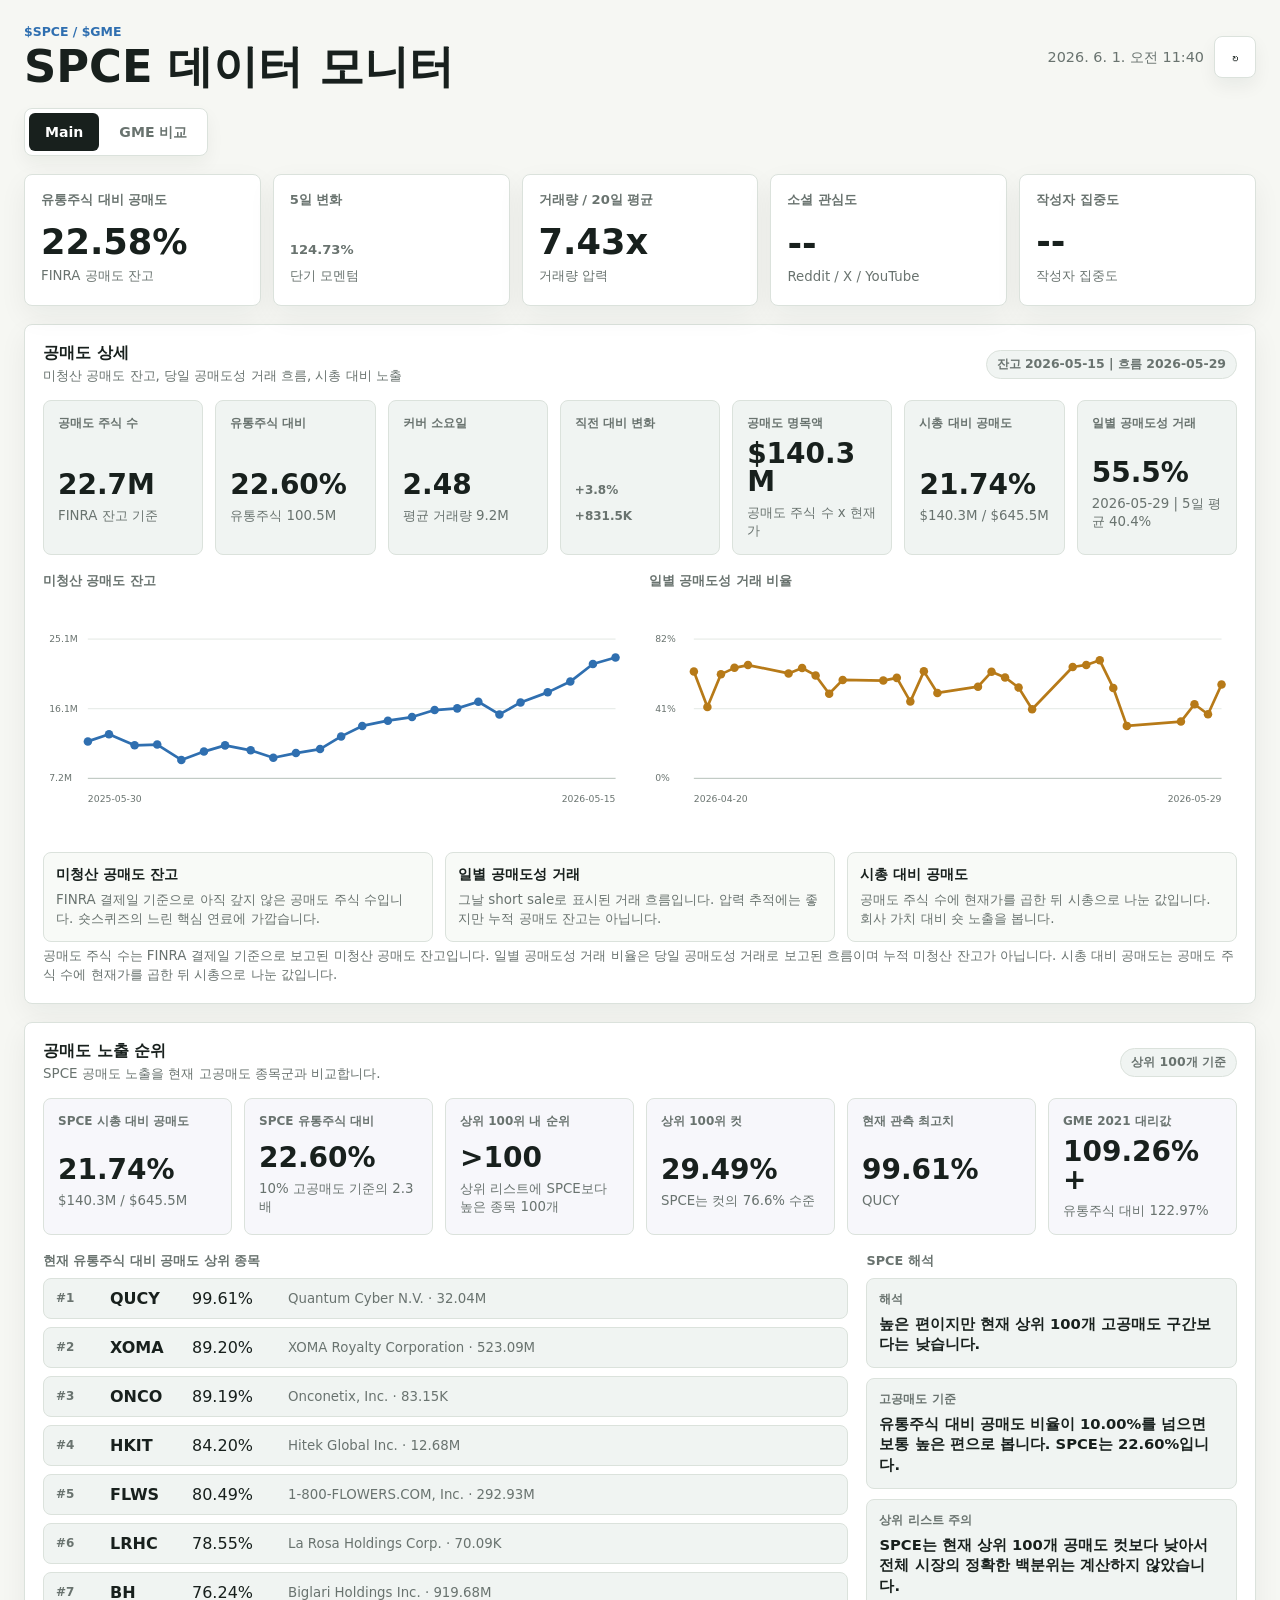
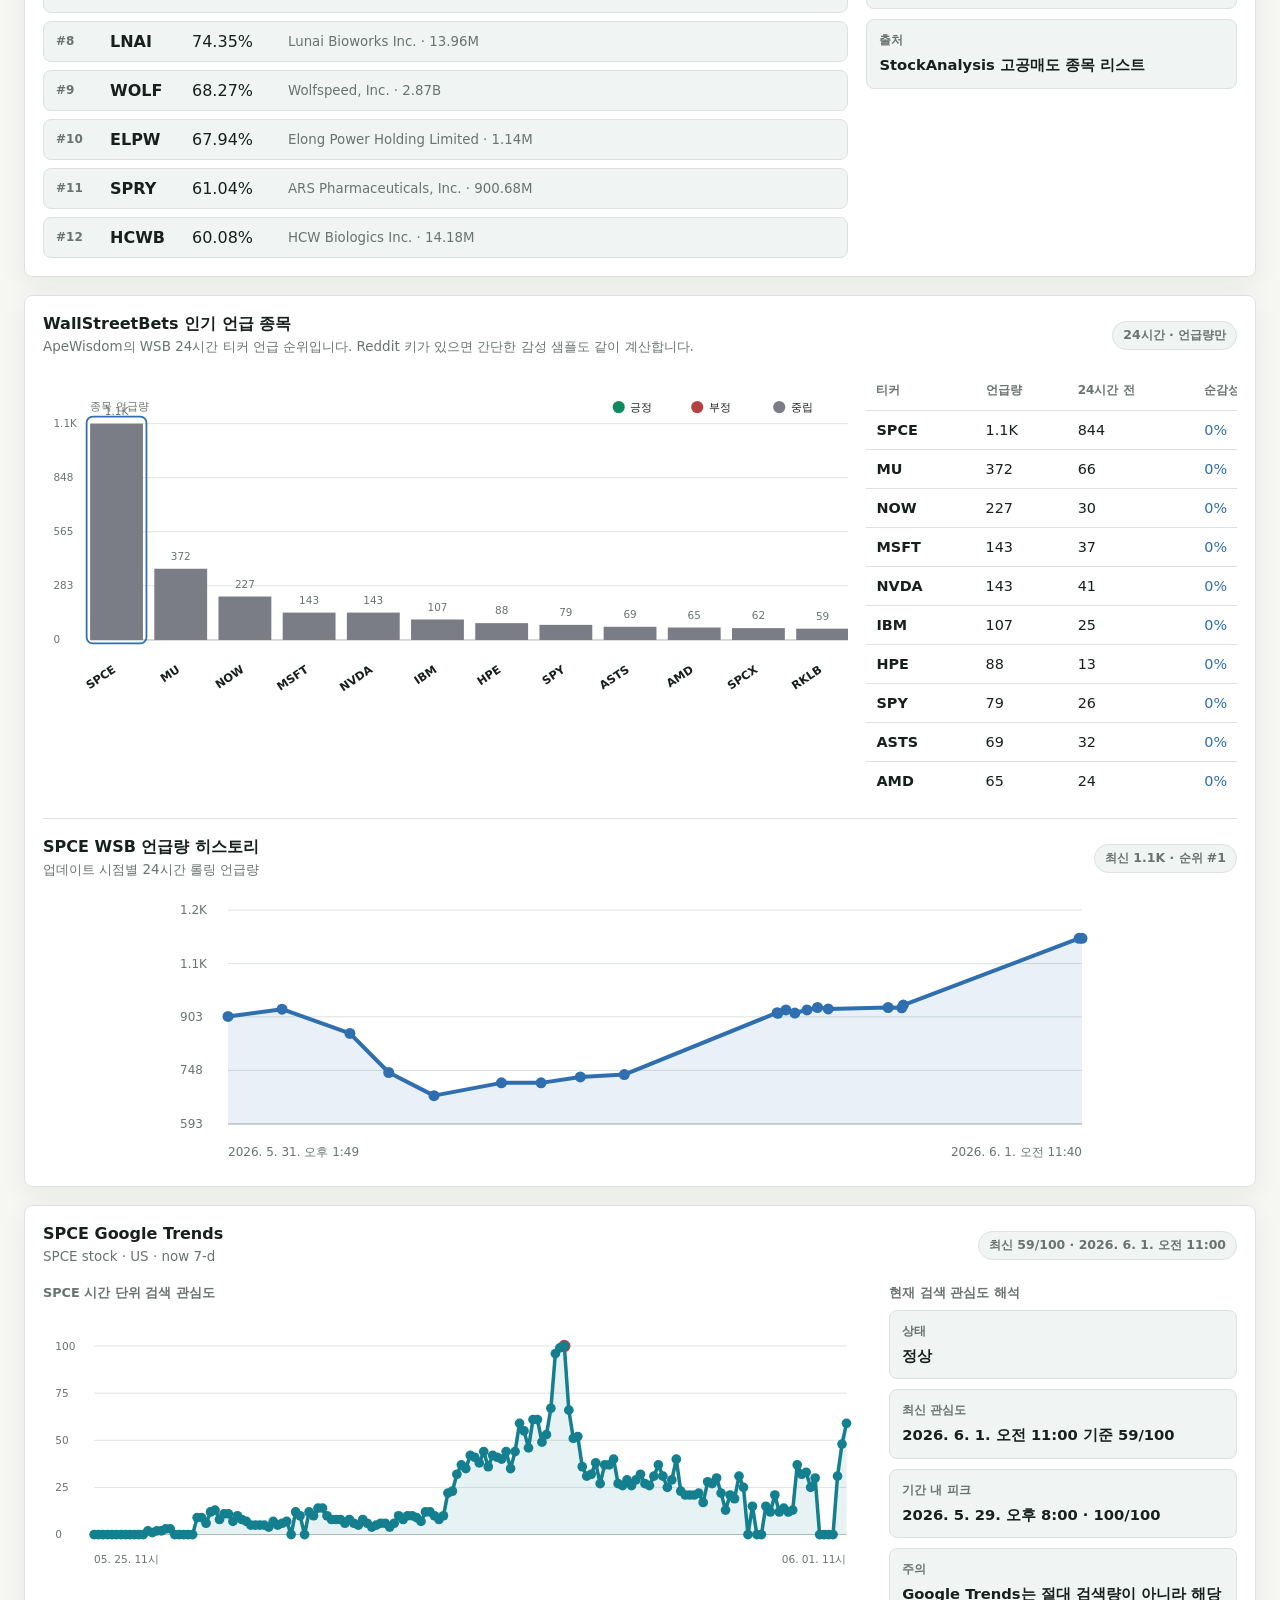
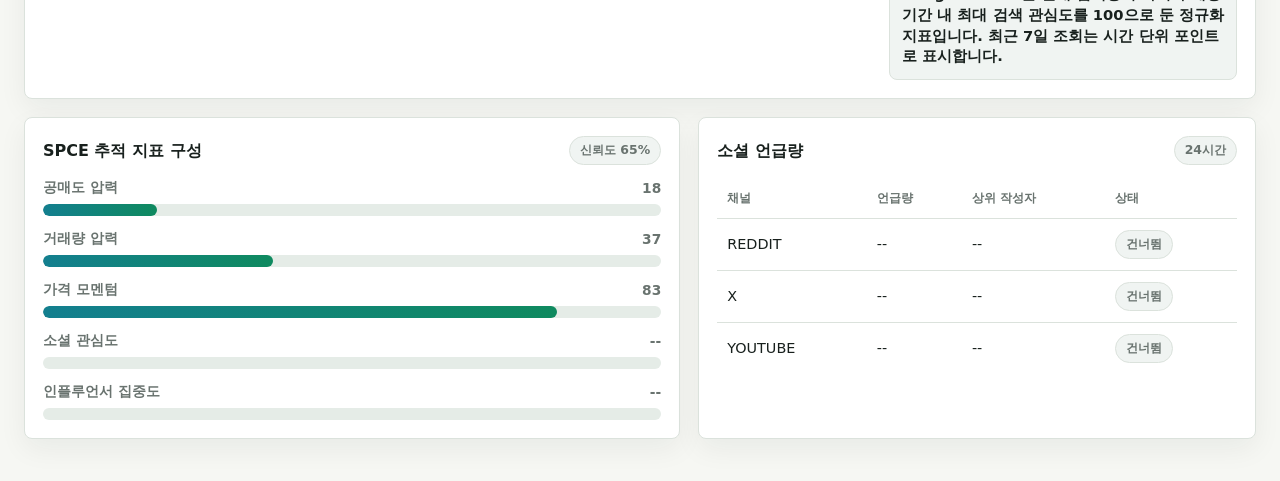
==== commit 5fdce8f3: "deploy: 67950a7534b44f521f6a066352f15adb9feaab11" ====
--- a/index.html
+++ b/index.html
@@ -4,7 +4,7 @@
     <meta charset="utf-8" />
     <meta name="viewport" content="width=device-width, initial-scale=1" />
     <title>SPCE 데이터 모니터</title>
-    <link rel="stylesheet" href="styles.css?v=20260601-google-trends" />
+    <link rel="stylesheet" href="styles.css?v=20260601-hourly-trends" />
   </head>
   <body>
     <div class="app-shell">
@@ -193,13 +193,13 @@
           <div class="panel-heading">
             <div>
               <h2>SPCE Google Trends</h2>
-              <p id="spce-google-trends-method" class="panel-subtitle">미국 기준 최근 90일 검색 관심도</p>
+              <p id="spce-google-trends-method" class="panel-subtitle">미국 기준 최근 7일, 시간 단위 검색 관심도</p>
             </div>
             <span id="spce-google-trends-chip" class="status-chip">--</span>
           </div>
           <div class="case-layout google-layout">
             <div>
-              <div class="chart-title">SPCE 검색 관심도</div>
+              <div class="chart-title">SPCE 시간 단위 검색 관심도</div>
               <div id="spce-google-trends-chart" class="mention-history-chart"></div>
             </div>
             <div>
@@ -269,6 +269,6 @@
     </div>
 
     <div id="chart-tooltip" class="chart-tooltip" hidden></div>
-    <script src="app.js?v=20260601-google-trends"></script>
+    <script src="app.js?v=20260601-hourly-trends"></script>
   </body>
 </html>
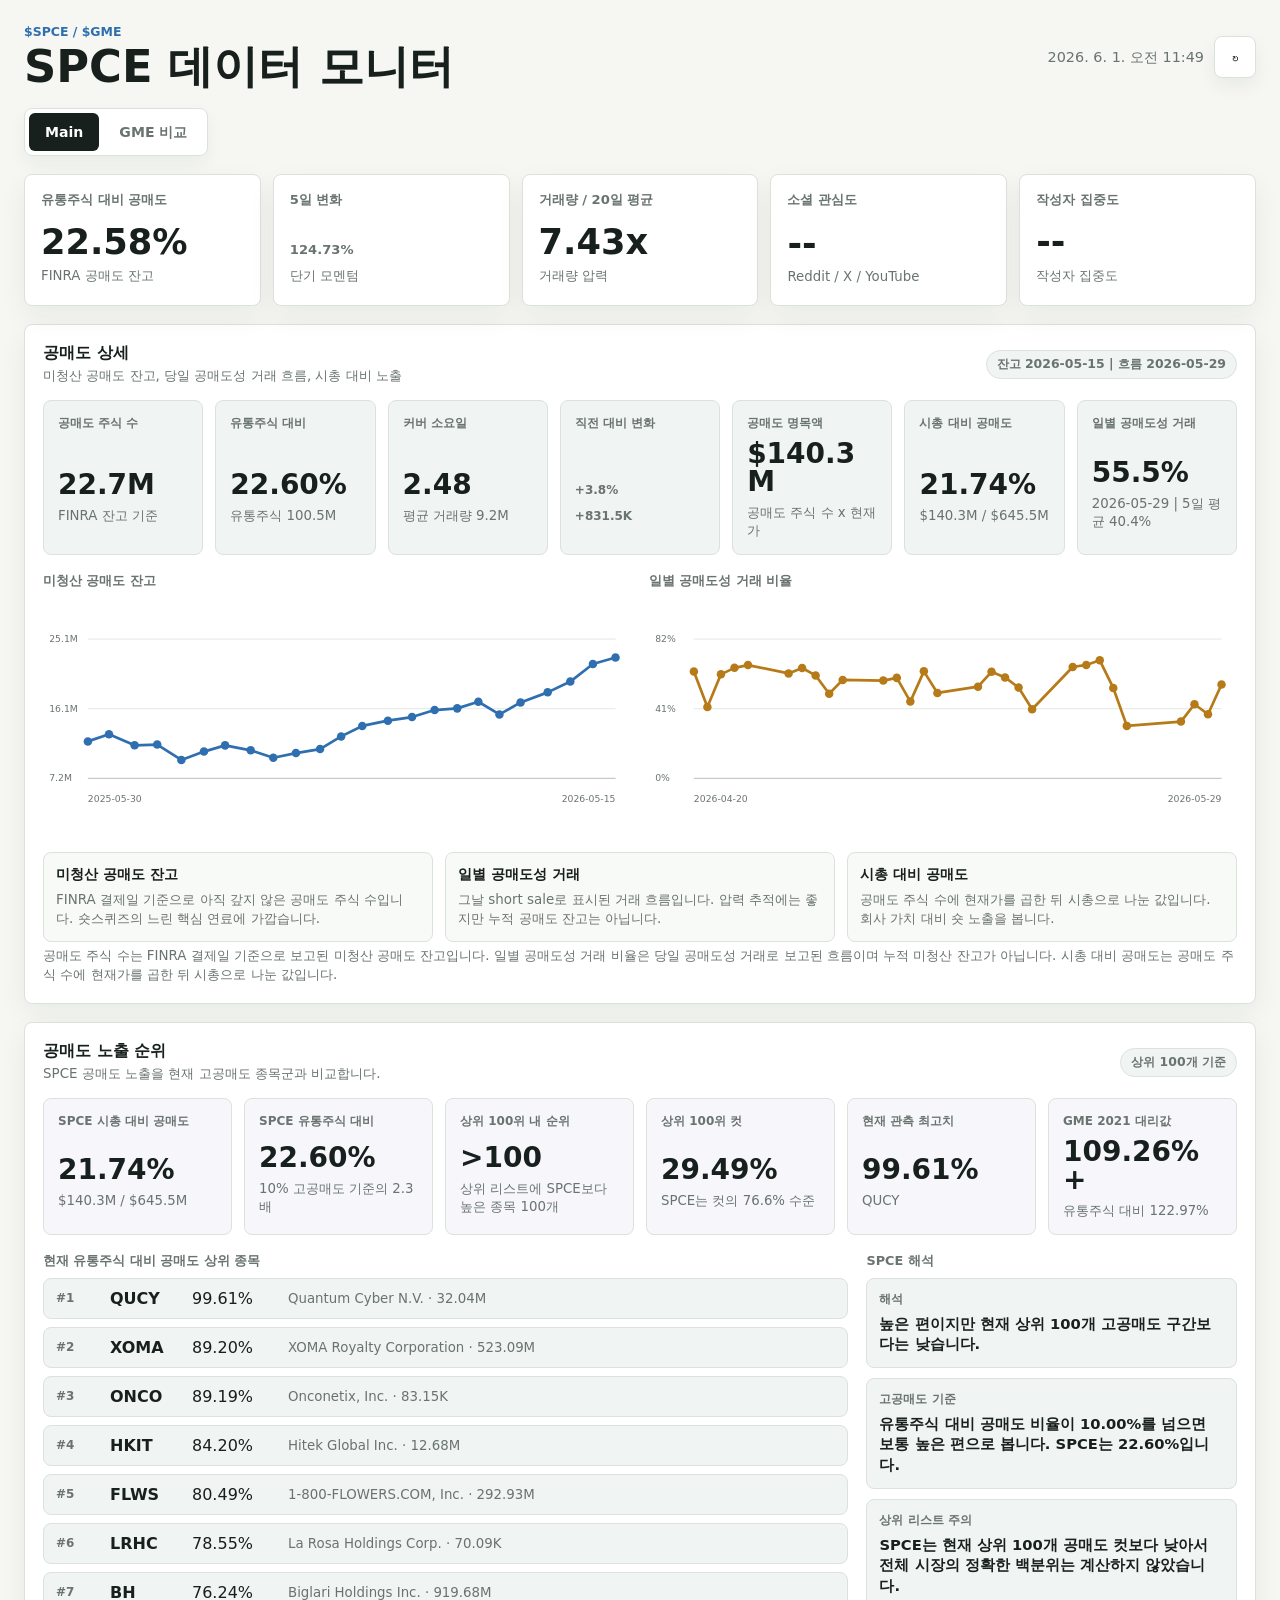
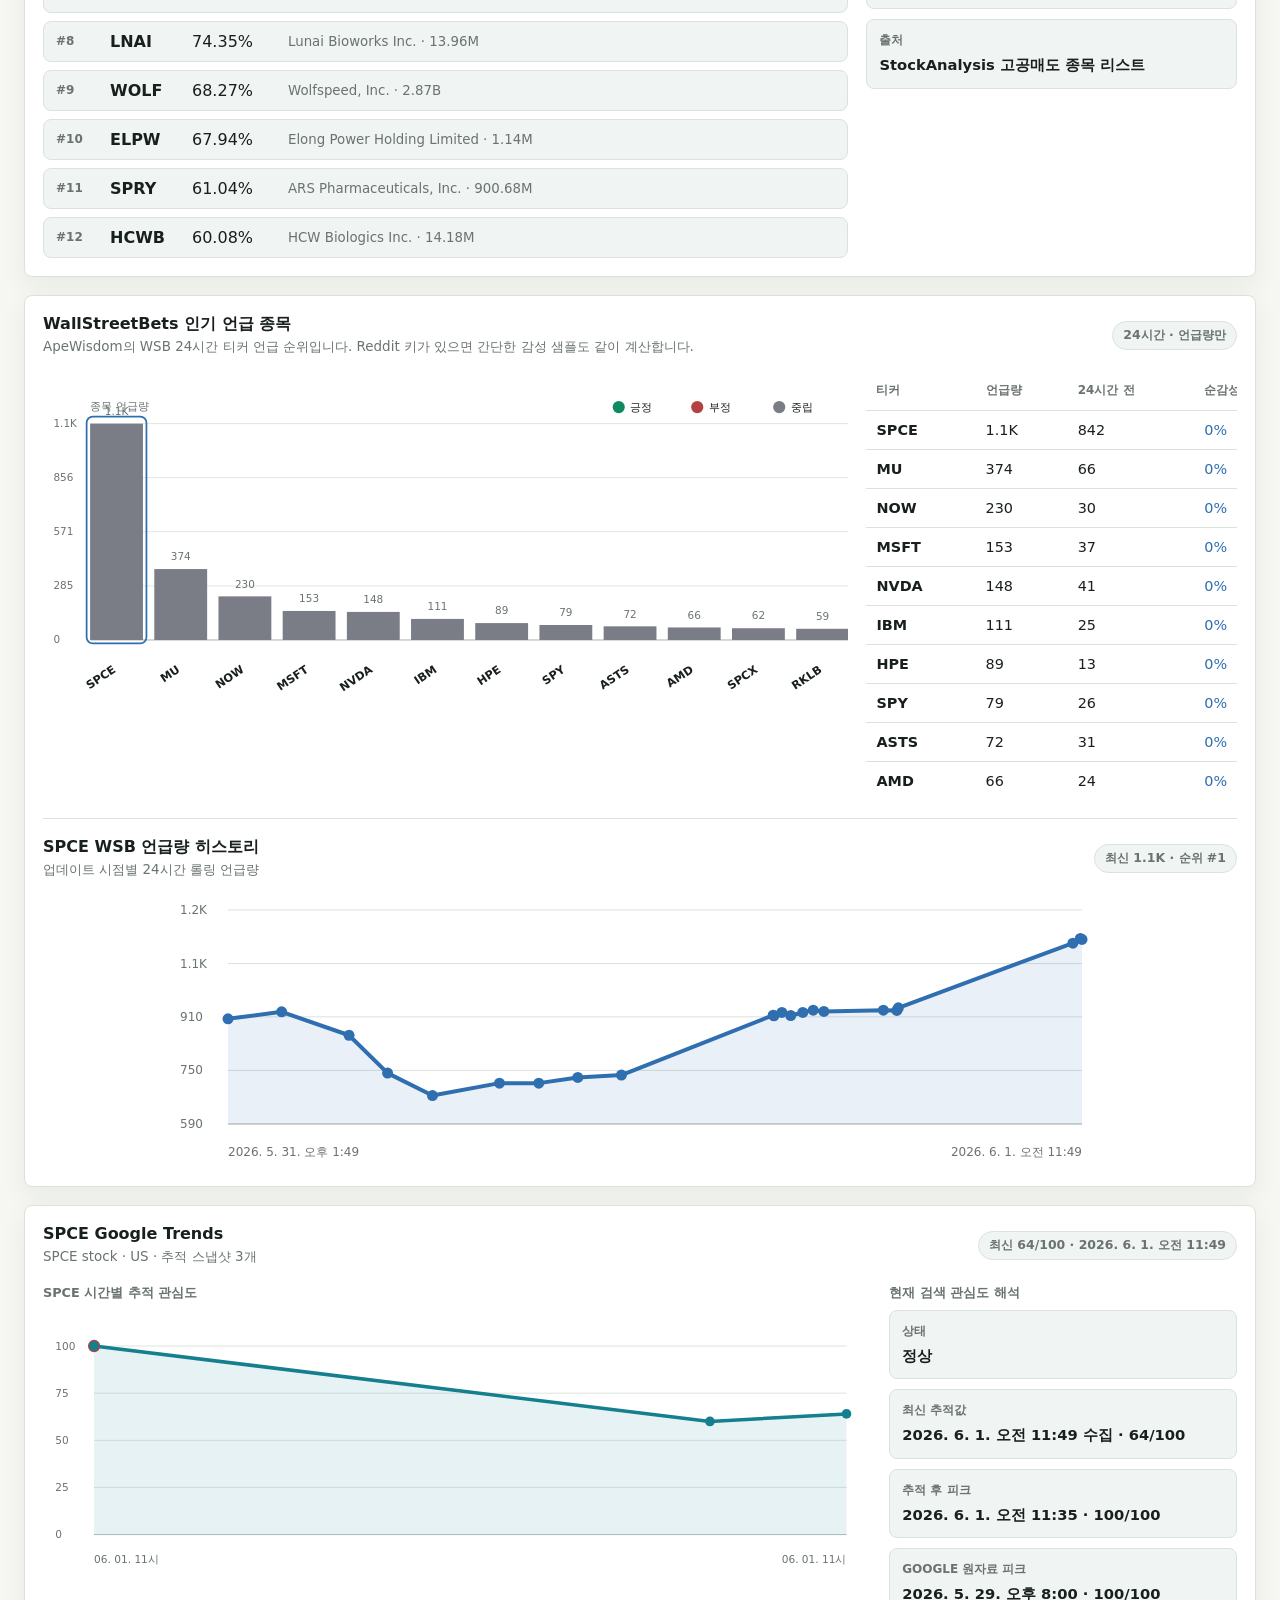
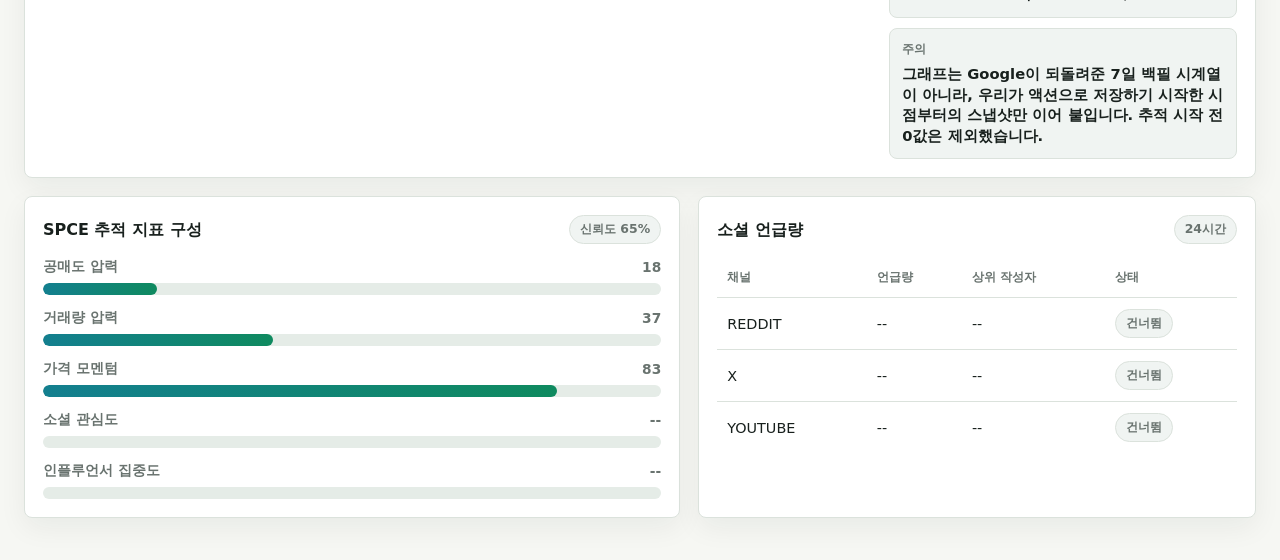
==== commit aa3067aa: "deploy: 49a0e11ff0d1749741cceb7ceb805cb2d718d4fb" ====
--- a/index.html
+++ b/index.html
@@ -193,13 +193,13 @@
           <div class="panel-heading">
             <div>
               <h2>SPCE Google Trends</h2>
-              <p id="spce-google-trends-method" class="panel-subtitle">미국 기준 최근 7일, 시간 단위 검색 관심도</p>
+              <p id="spce-google-trends-method" class="panel-subtitle">미국 기준, 액션 실행 시점별 Google Trends 최신값</p>
             </div>
             <span id="spce-google-trends-chip" class="status-chip">--</span>
           </div>
           <div class="case-layout google-layout">
             <div>
-              <div class="chart-title">SPCE 시간 단위 검색 관심도</div>
+              <div class="chart-title">SPCE 시간별 추적 관심도</div>
               <div id="spce-google-trends-chart" class="mention-history-chart"></div>
             </div>
             <div>
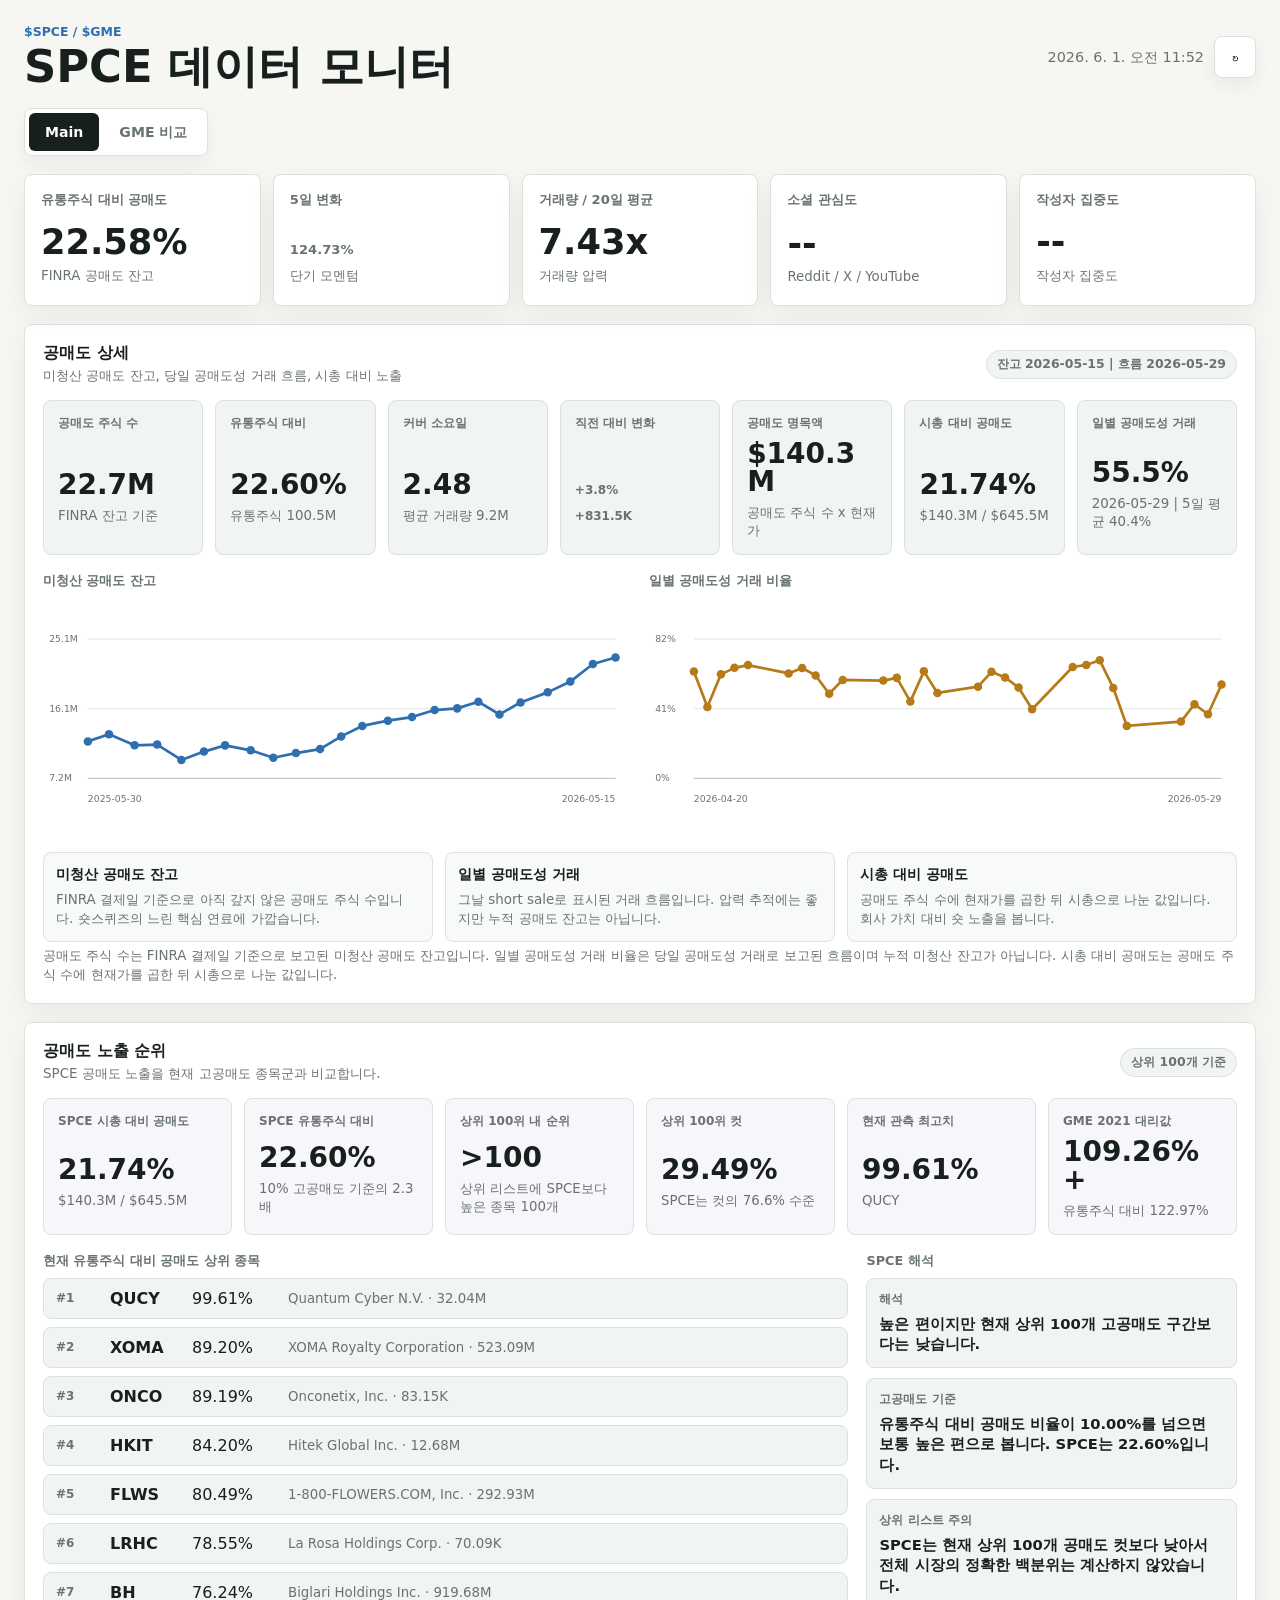
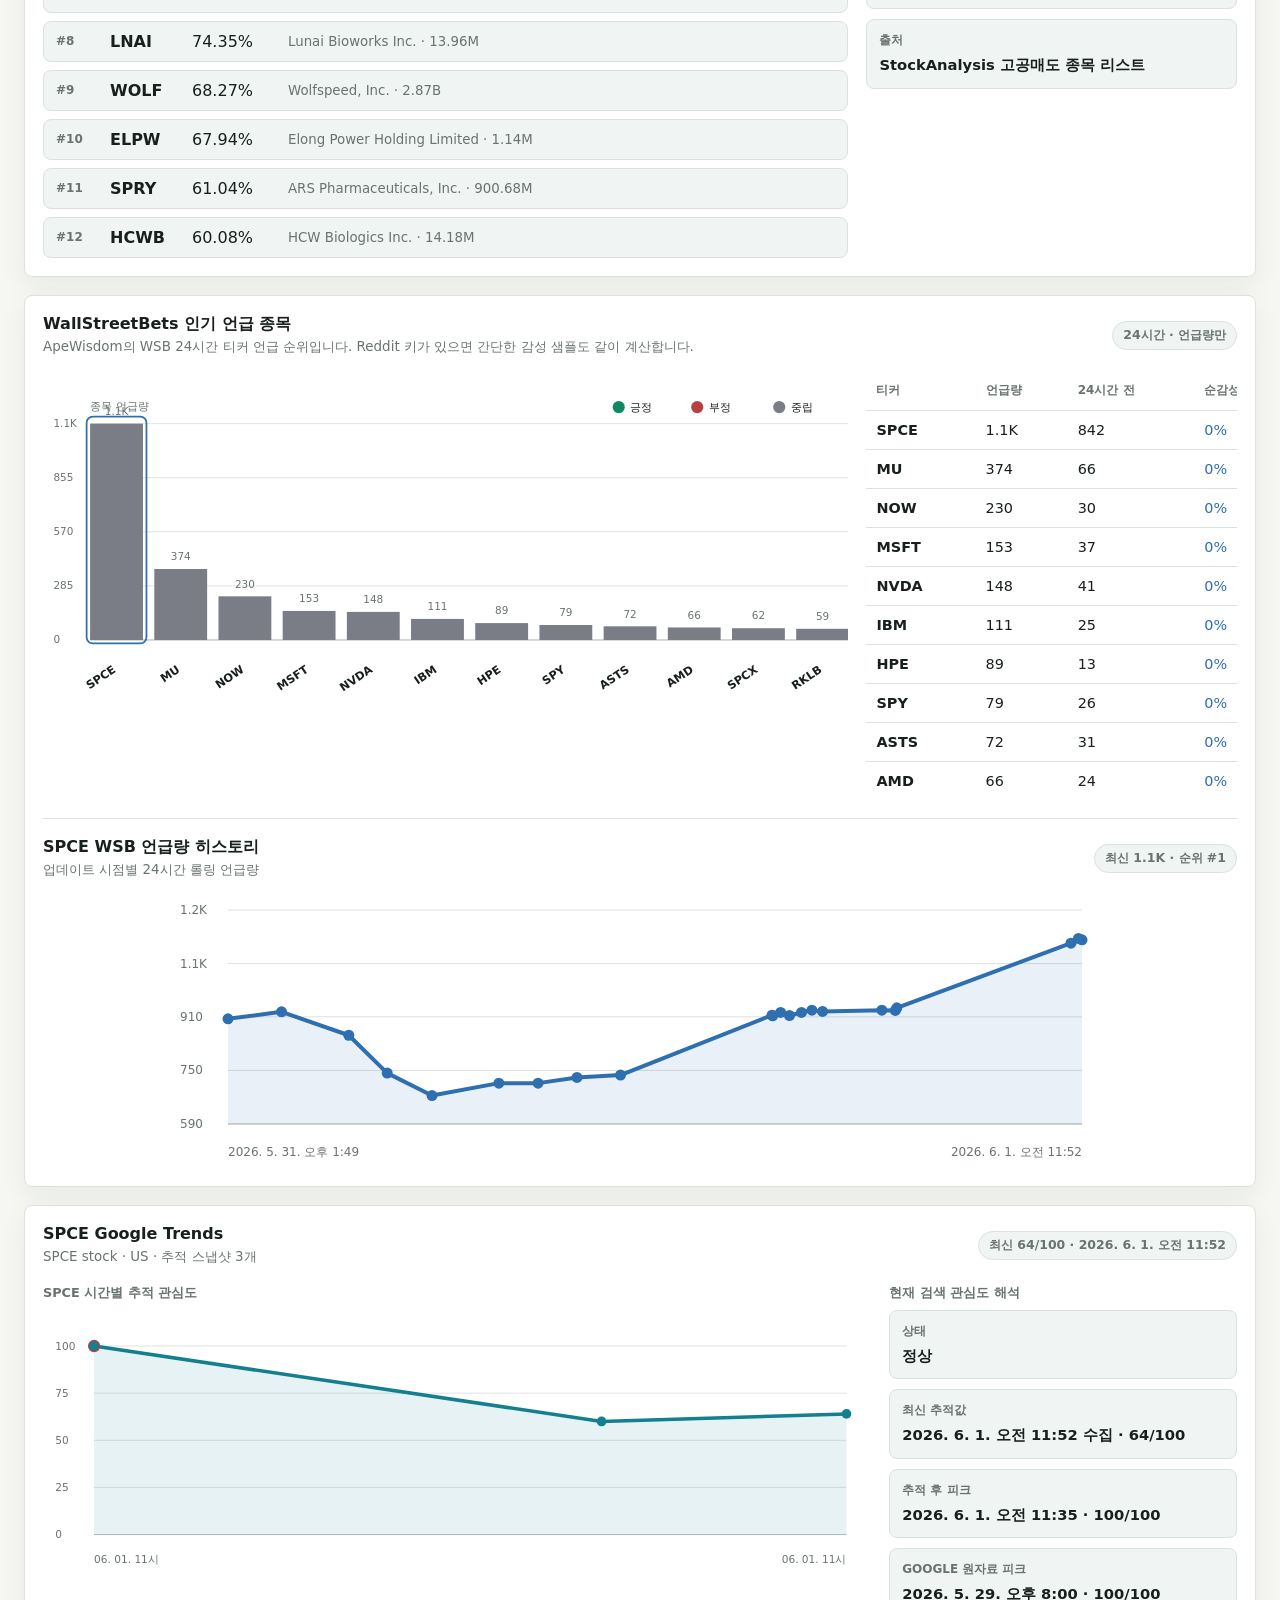
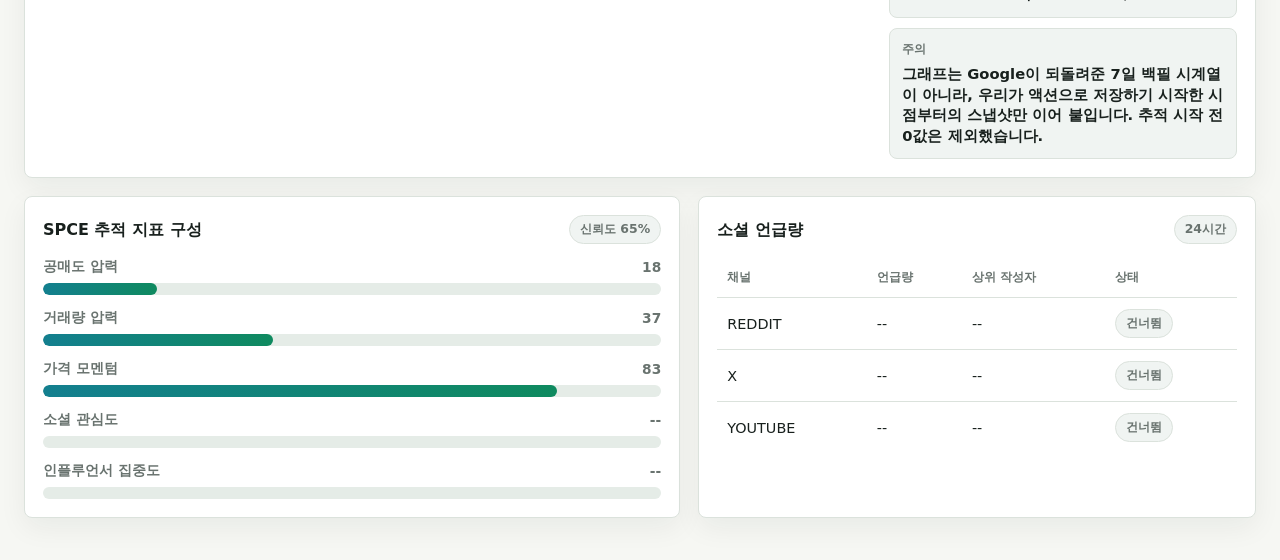
==== commit 95c5a740: "deploy: aac64065152de53cf1e9538365dc3a6ff010ee92" ====
--- a/index.html
+++ b/index.html
@@ -4,7 +4,7 @@
     <meta charset="utf-8" />
     <meta name="viewport" content="width=device-width, initial-scale=1" />
     <title>SPCE 데이터 모니터</title>
-    <link rel="stylesheet" href="styles.css?v=20260601-hourly-trends" />
+    <link rel="stylesheet" href="styles.css?v=20260601-tracked-trends" />
   </head>
   <body>
     <div class="app-shell">
@@ -269,6 +269,6 @@
     </div>
 
     <div id="chart-tooltip" class="chart-tooltip" hidden></div>
-    <script src="app.js?v=20260601-hourly-trends"></script>
+    <script src="app.js?v=20260601-tracked-trends"></script>
   </body>
 </html>
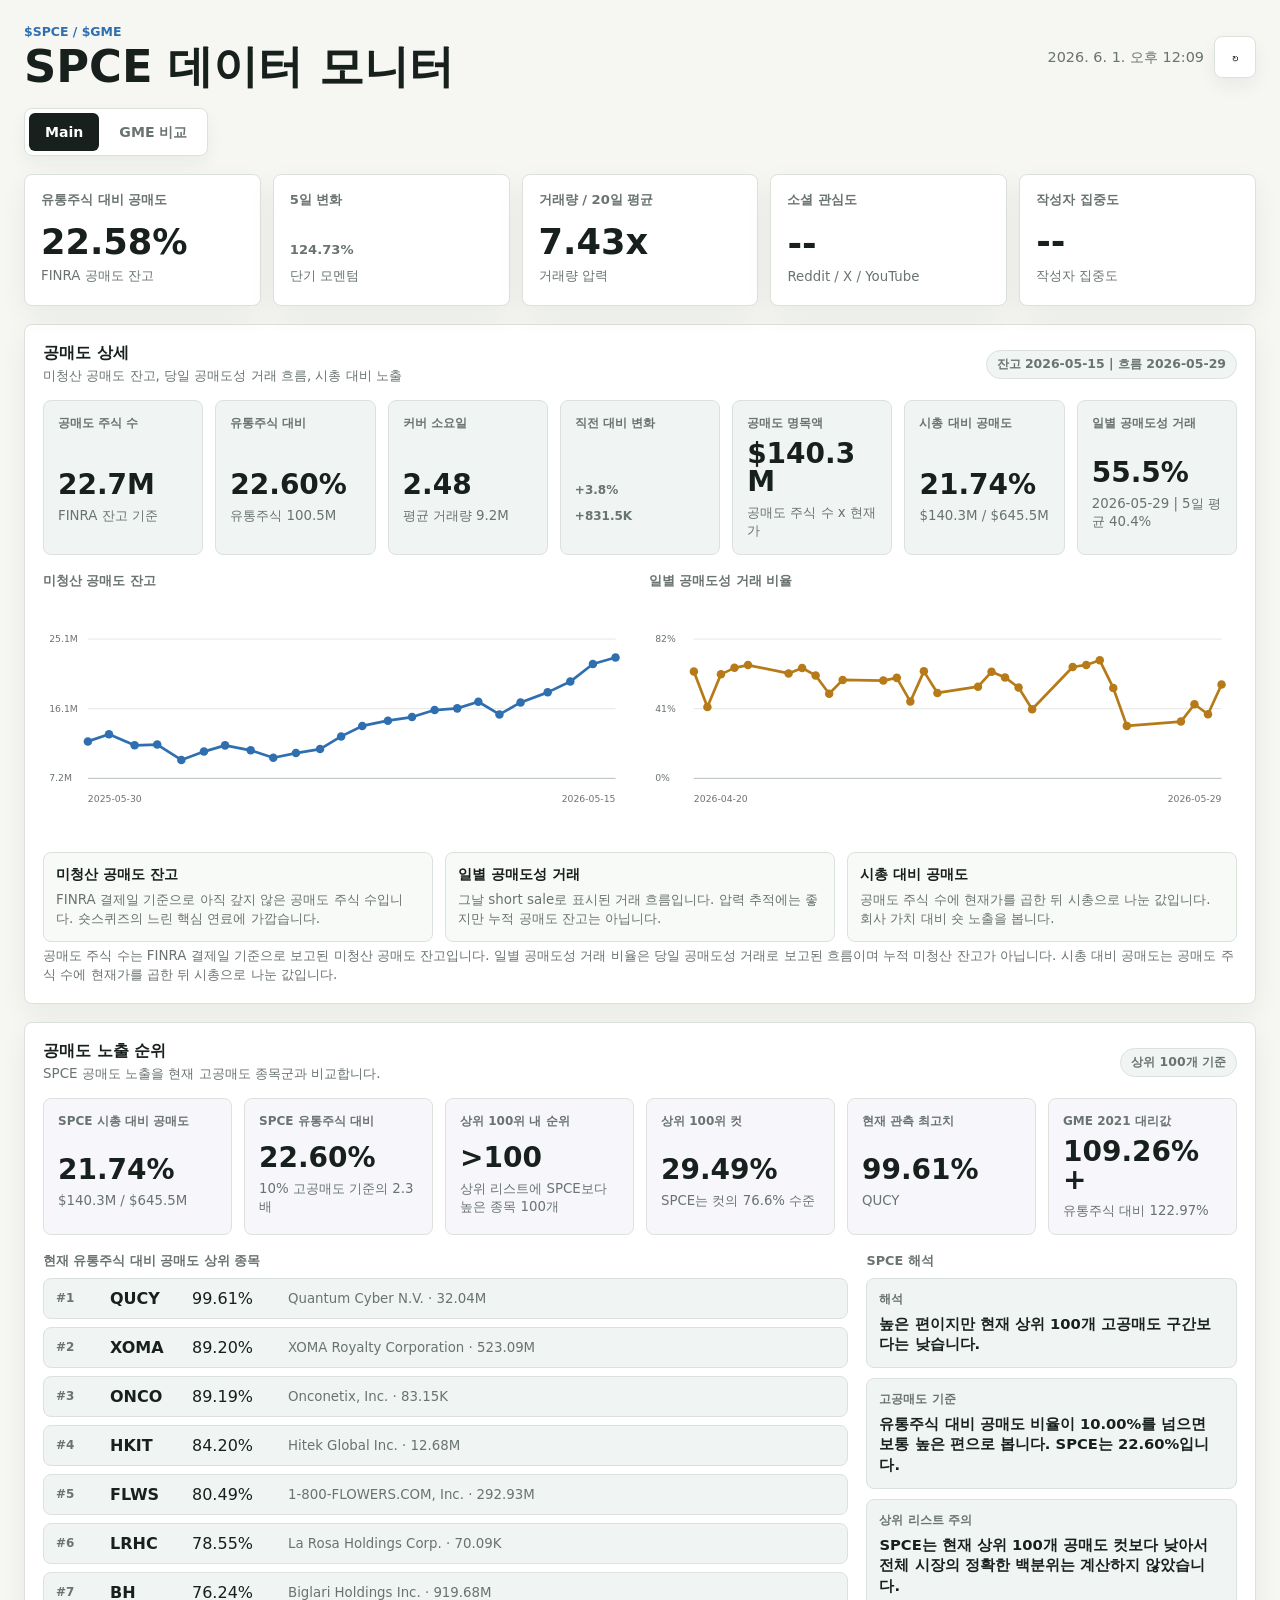
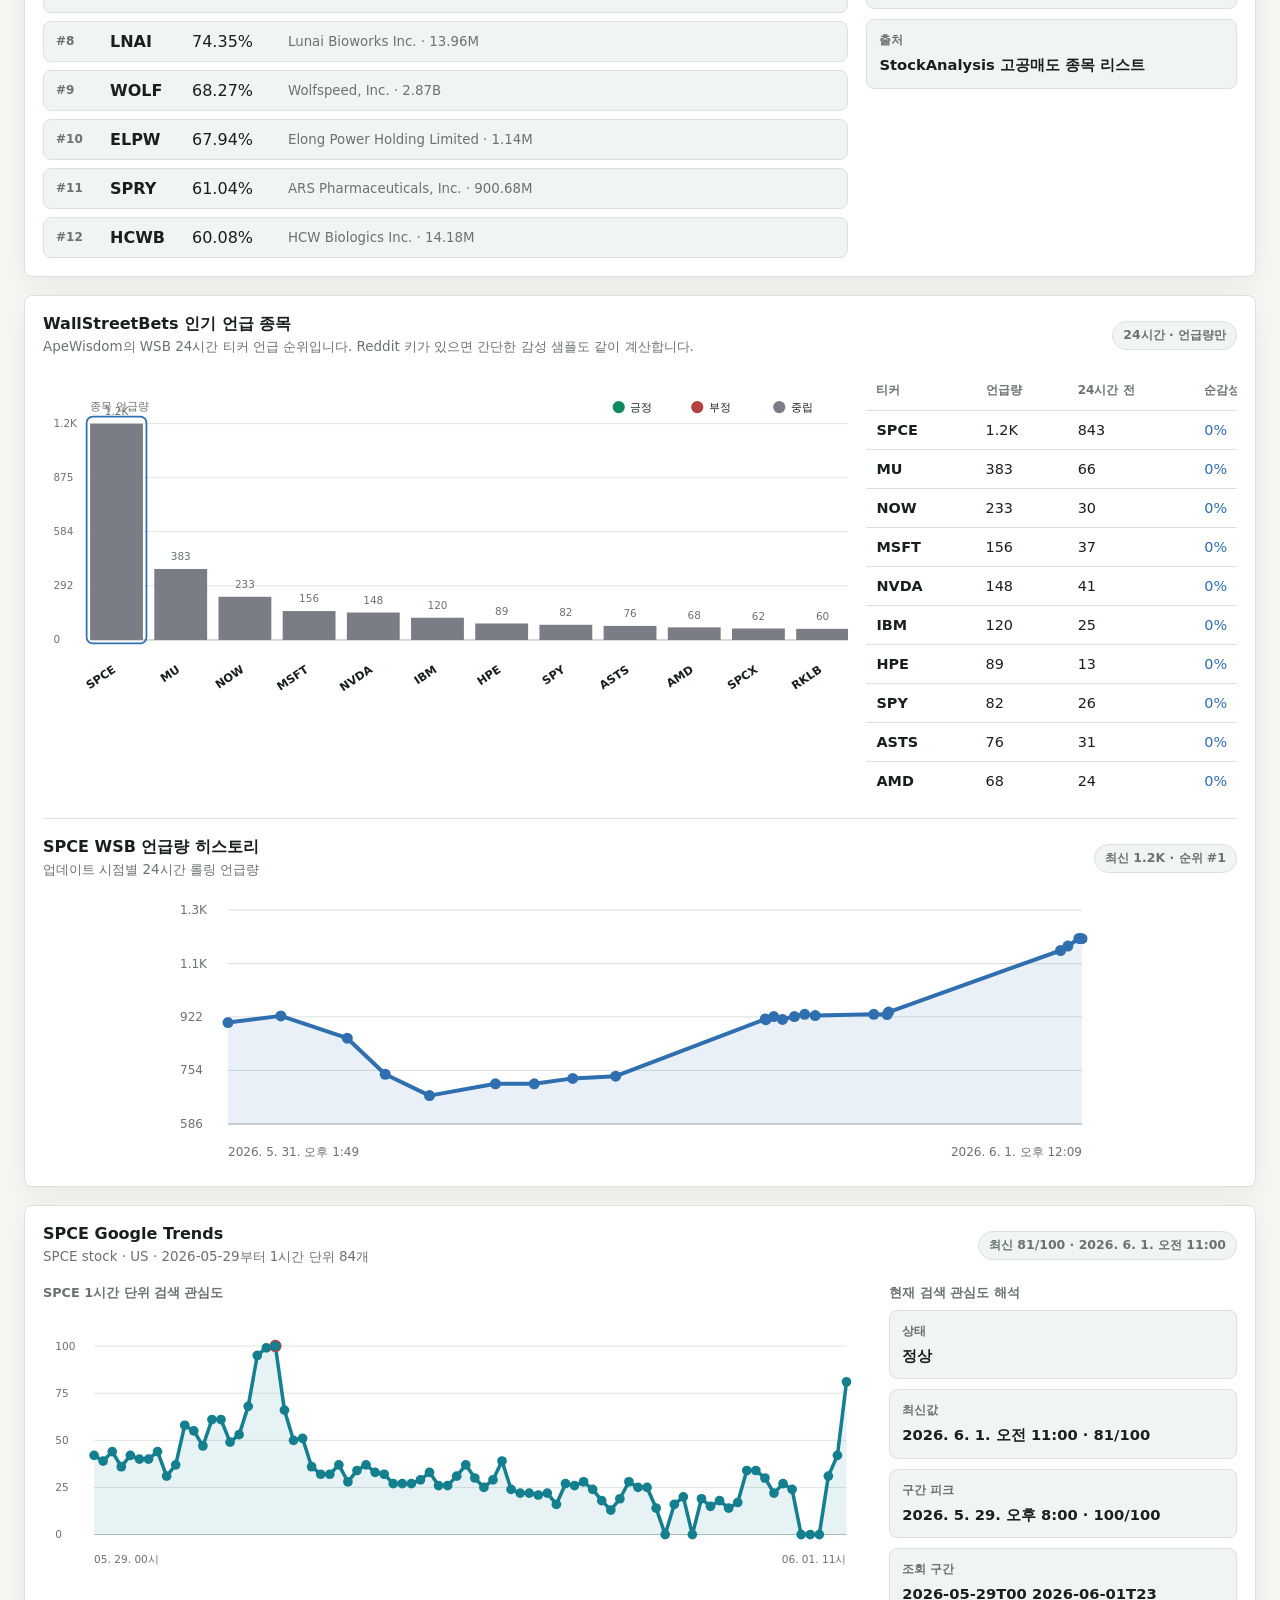
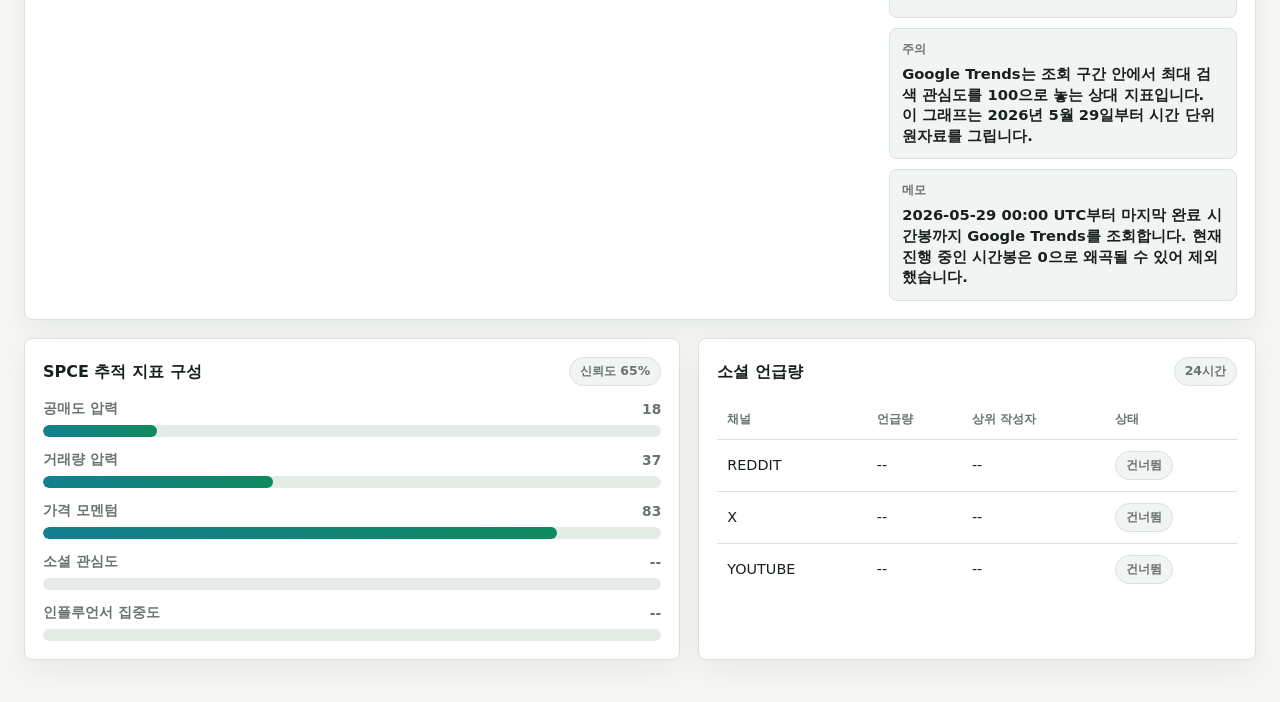
==== commit aa4cba3a: "deploy: 19dc5e0147e6a0451d65c03a6f1b6ea9c7253147" ====
--- a/index.html
+++ b/index.html
@@ -4,7 +4,7 @@
     <meta charset="utf-8" />
     <meta name="viewport" content="width=device-width, initial-scale=1" />
     <title>SPCE 데이터 모니터</title>
-    <link rel="stylesheet" href="styles.css?v=20260601-tracked-trends" />
+    <link rel="stylesheet" href="styles.css?v=20260601-spce-may29-hourly" />
   </head>
   <body>
     <div class="app-shell">
@@ -193,13 +193,13 @@
           <div class="panel-heading">
             <div>
               <h2>SPCE Google Trends</h2>
-              <p id="spce-google-trends-method" class="panel-subtitle">미국 기준, 액션 실행 시점별 Google Trends 최신값</p>
+              <p id="spce-google-trends-method" class="panel-subtitle">미국 기준, 2026년 5월 29일부터 시간 단위 검색 관심도</p>
             </div>
             <span id="spce-google-trends-chip" class="status-chip">--</span>
           </div>
           <div class="case-layout google-layout">
             <div>
-              <div class="chart-title">SPCE 시간별 추적 관심도</div>
+              <div class="chart-title">SPCE 1시간 단위 검색 관심도</div>
               <div id="spce-google-trends-chart" class="mention-history-chart"></div>
             </div>
             <div>
@@ -269,6 +269,6 @@
     </div>
 
     <div id="chart-tooltip" class="chart-tooltip" hidden></div>
-    <script src="app.js?v=20260601-tracked-trends"></script>
+    <script src="app.js?v=20260601-spce-may29-hourly"></script>
   </body>
 </html>
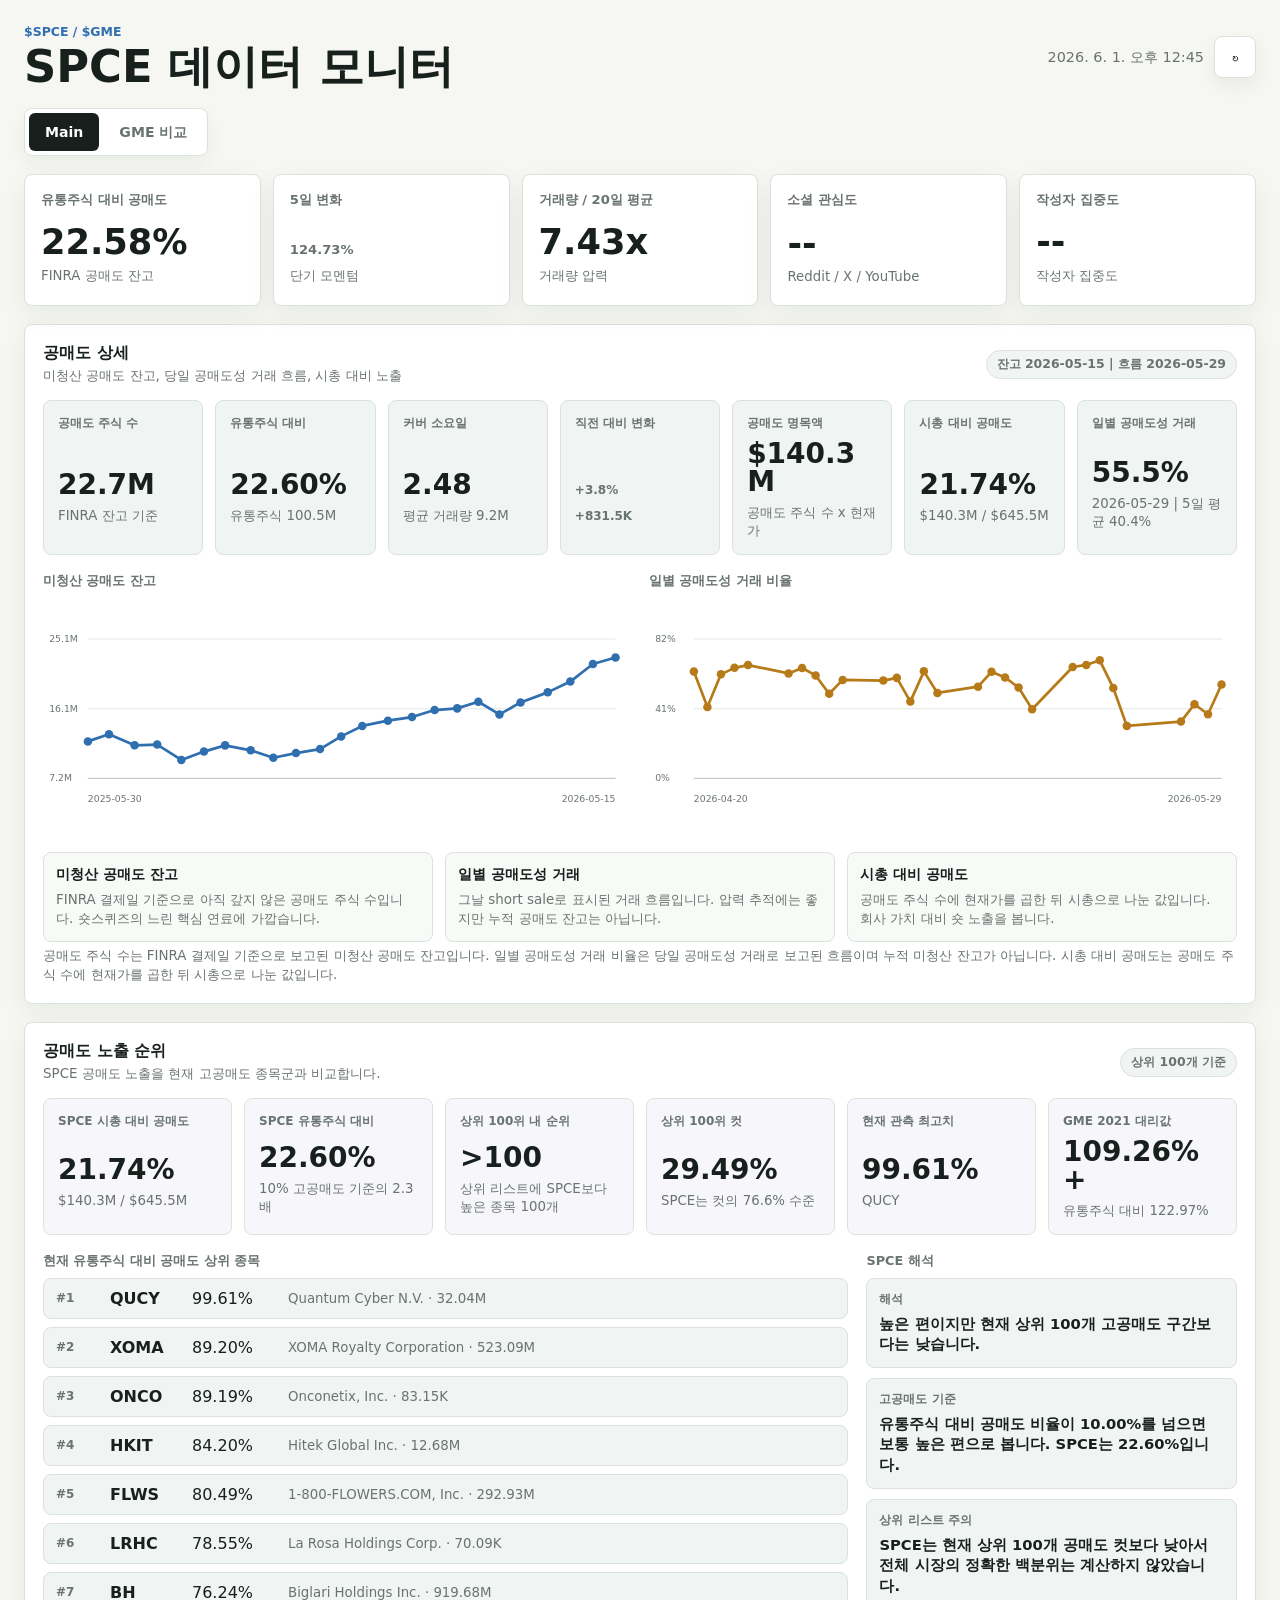
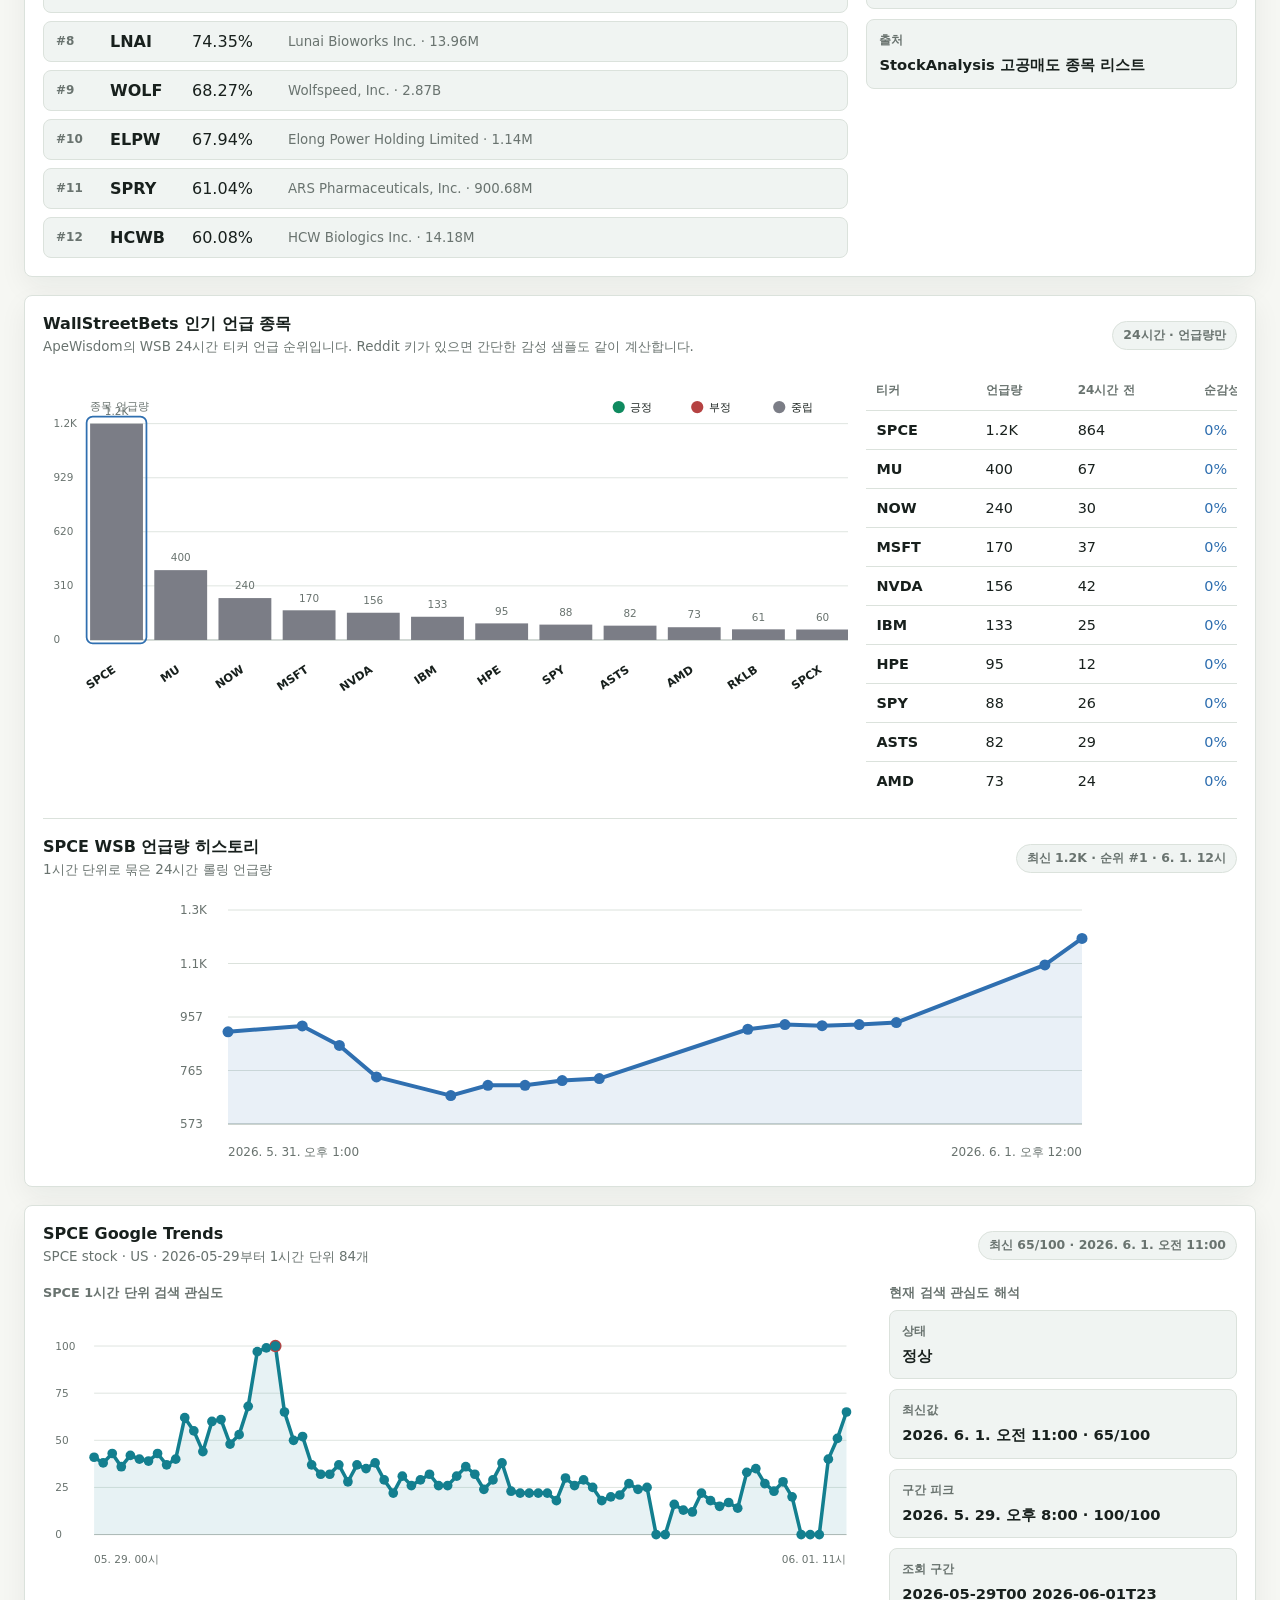
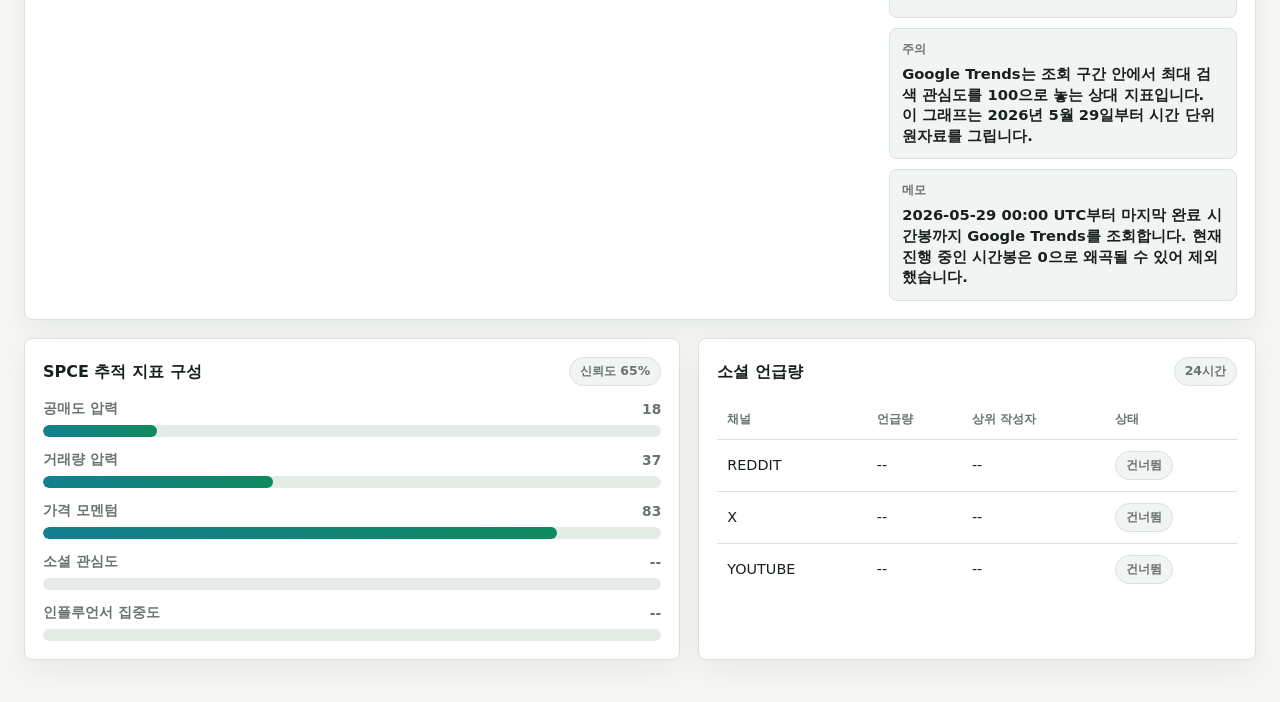
==== commit d8a247d2: "deploy: 7f76cd3099e0e6c742ee07ba902e757a7d3cdb7f" ====
--- a/index.html
+++ b/index.html
@@ -4,7 +4,7 @@
     <meta charset="utf-8" />
     <meta name="viewport" content="width=device-width, initial-scale=1" />
     <title>SPCE 데이터 모니터</title>
-    <link rel="stylesheet" href="styles.css?v=20260601-spce-may29-hourly" />
+    <link rel="stylesheet" href="styles.css?v=20260601-wsb-hourly-buckets-4" />
   </head>
   <body>
     <div class="app-shell">
@@ -181,7 +181,7 @@
             <div class="panel-heading compact-heading">
               <div>
                 <h2>SPCE WSB 언급량 히스토리</h2>
-                <p class="panel-subtitle">업데이트 시점별 24시간 롤링 언급량</p>
+                <p class="panel-subtitle">1시간 단위로 묶은 24시간 롤링 언급량</p>
               </div>
               <span id="wsb-history-latest" class="status-chip">--</span>
             </div>
@@ -269,6 +269,6 @@
     </div>
 
     <div id="chart-tooltip" class="chart-tooltip" hidden></div>
-    <script src="app.js?v=20260601-spce-may29-hourly"></script>
+    <script src="app.js?v=20260601-wsb-hourly-buckets-4"></script>
   </body>
 </html>
